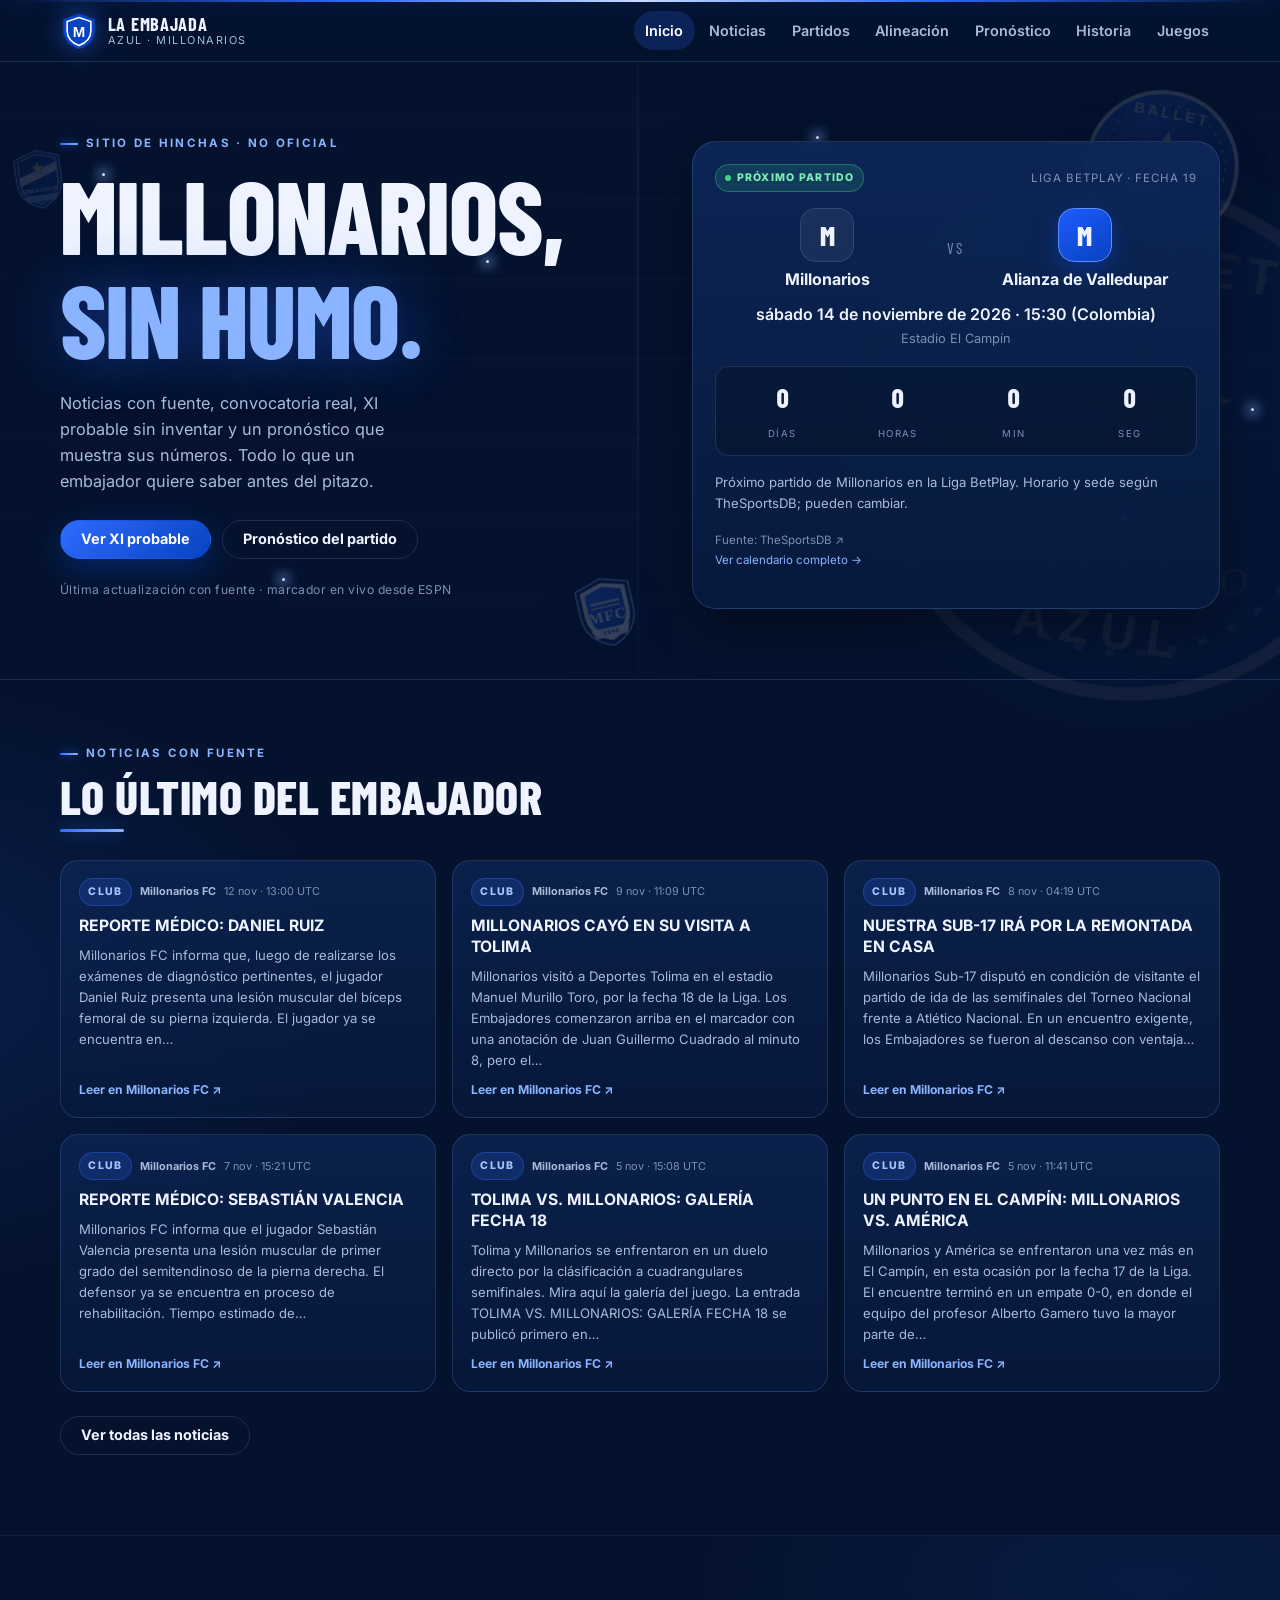
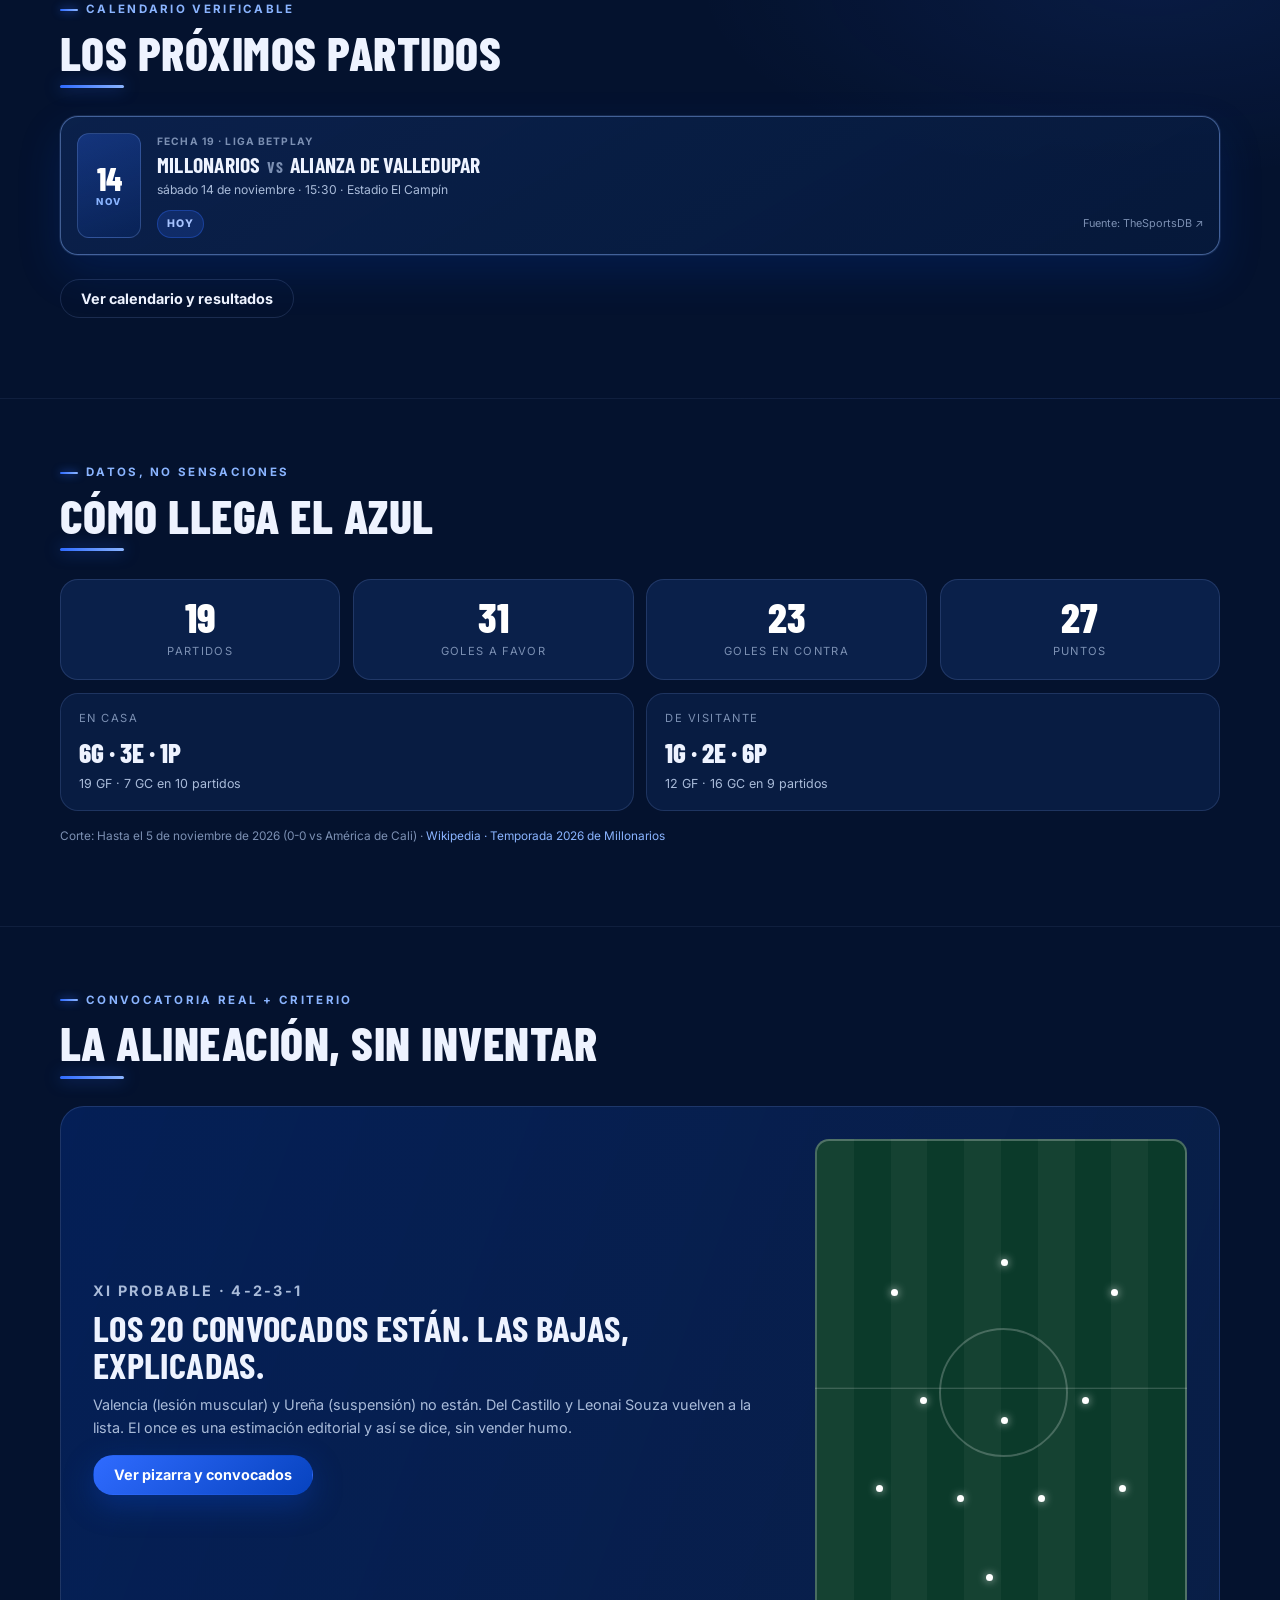
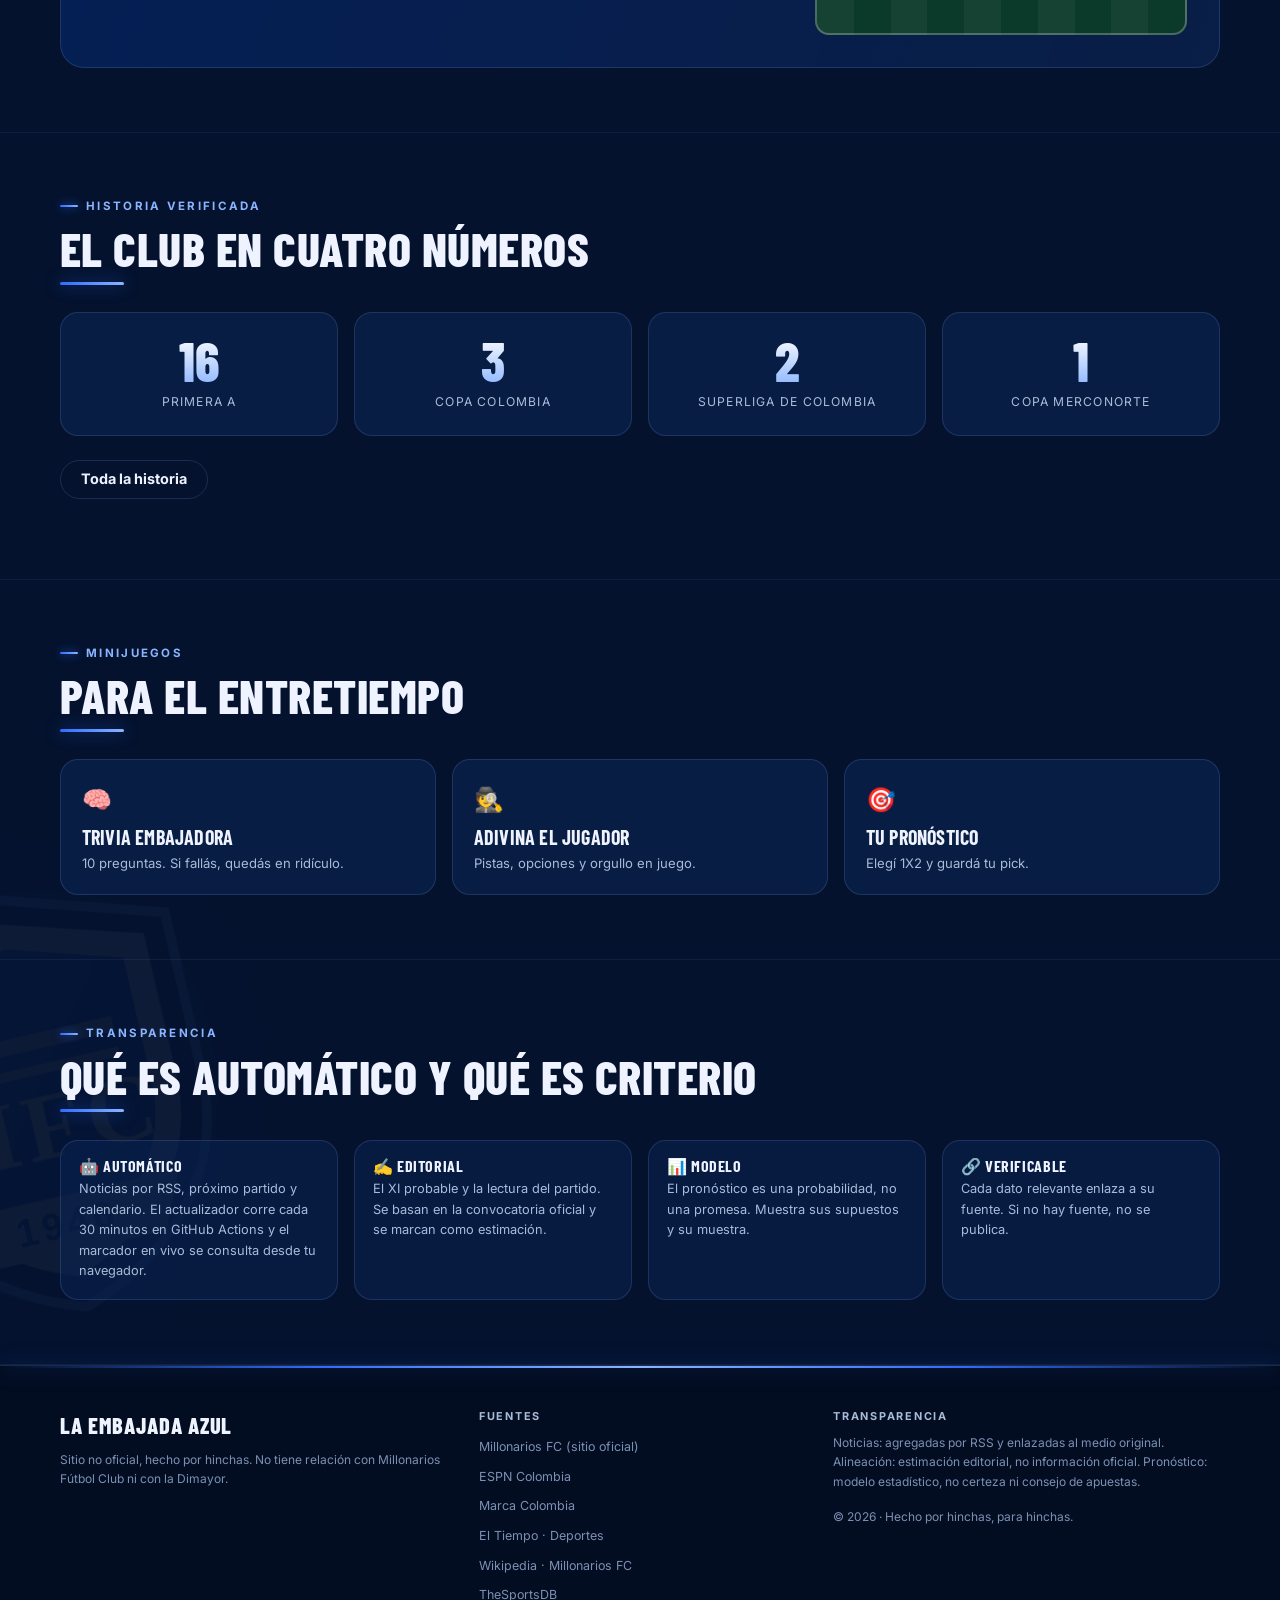
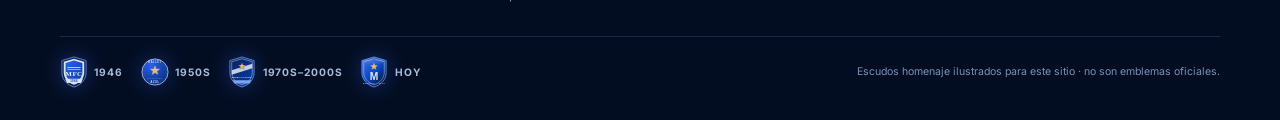
==== index.html @ 9412b748 "sitio: publicación automática 2026-11-14 20:41 UTC" ====
<!doctype html>
<html lang="es">
<head>
<meta charset="utf-8">
<meta name="viewport" content="width=device-width, initial-scale=1">
<title>La Embajada Azul · Millonarios sin humo</title>
<meta name="description" content="Noticias, convocatoria, XI probable, pronóstico honesto, historia y minijuegos de Millonarios Fútbol Club. Sitio de hinchas, no oficial.">
<meta name="theme-color" content="#04122e">
<meta property="og:type" content="website">
<meta property="og:site_name" content="La Embajada Azul">
<meta property="og:title" content="La Embajada Azul · Millonarios sin humo">
<meta property="og:description" content="Noticias, convocatoria, XI probable, pronóstico honesto, historia y minijuegos de Millonarios Fútbol Club. Sitio de hinchas, no oficial.">
<meta name="twitter:card" content="summary_large_image">
<link rel="icon" href="static/favicon.svg" type="image/svg+xml">
<link rel="preconnect" href="https://fonts.googleapis.com">
<link rel="preconnect" href="https://fonts.gstatic.com" crossorigin>
<link href="https://fonts.googleapis.com/css2?family=Barlow+Condensed:wght@600;700;800&family=Inter:wght@400;500;600;700&display=swap" rel="stylesheet">
<link rel="stylesheet" href="static/styles.css?v=502d5ace">

</head>
<body class="">
<a class="skip" href="#contenido">Saltar al contenido</a>
<header class="cabecera">
  <div class="contenedor cabecera__fila">
    
    <a class="marca" href="index.html" aria-label="La Embajada Azul, inicio">
      <span class="marca__escudo" aria-hidden="true">
        <svg viewBox="0 0 48 48" role="img">
          <path d="M24 2 44 9v15c0 11-8.4 19.2-20 23C12.4 43.2 4 35 4 24V9Z" fill="#0743bf"/>
          <path d="M24 7 39 12v12c0 8.6-6.4 15-15 18.4C15.4 39 9 32.6 9 24V12Z" fill="none" stroke="#fff" stroke-width="2"/>
          <text x="24" y="31" text-anchor="middle" font-family="Arial Black, Arial, sans-serif" font-size="19" font-weight="900" fill="#fff">M</text>
        </svg>
      </span>
      <span class="marca__texto"><strong>La Embajada</strong><small>Azul · Millonarios</small></span>
    </a>
    <button class="nav__boton" type="button" aria-expanded="false" aria-controls="menu-principal">
      <span></span><span></span><span></span><span class="sr-only">Abrir menú</span>
    </button>
    <nav class="nav" id="menu-principal" aria-label="Principal"><a class="nav__link is-active" href="index.html" aria-current="page">Inicio</a><a class="nav__link" href="noticias.html">Noticias</a><a class="nav__link" href="partidos.html">Partidos</a><a class="nav__link" href="alineacion.html">Alineación</a><a class="nav__link" href="pronostico.html">Pronóstico</a><a class="nav__link" href="historia.html">Historia</a><a class="nav__link" href="juegos.html">Juegos</a></nav>
  </div>
</header>
<main id="contenido">
  <div class="fondo-escudo" aria-hidden="true"><img src="static/escudos/ballet.svg" alt="" loading="lazy"></div>
  <div class="fondo-escudo fondo-escudo--dos" aria-hidden="true"><img src="static/escudos/1946.svg" alt="" loading="lazy"></div>

    <section class="heroe">
      <div class="heroe__lineas" aria-hidden="true"></div>
      <div class="heroe__escudos" aria-hidden="true">
        <img class="heroe__escudo heroe__escudo--a" src="static/escudos/ballet.svg" alt="">
        <img class="heroe__escudo heroe__escudo--b" src="static/escudos/1946.svg" alt="">
        <img class="heroe__escudo heroe__escudo--c" src="static/escudos/embajador.svg" alt="">
      </div>
      <div class="heroe__destellos" aria-hidden="true">
        <span></span><span></span><span></span><span></span><span></span><span></span>
      </div>
      <div class="contenedor heroe__grid">
        <div class="heroe__texto">
          <p class="eyebrow">Sitio de hinchas · no oficial</p>
          <h1 class="heroe__titulo">Millonarios,<br><span>sin humo.</span></h1>
          <p class="heroe__bajada">Noticias con fuente, convocatoria real, XI probable sin inventar y un pronóstico que muestra sus números. Todo lo que un embajador quiere saber antes del pitazo.</p>
          <div class="heroe__acciones">
            <a class="boton boton--primario" href="alineacion.html">Ver XI probable</a>
            <a class="boton boton--fantasma" href="pronostico.html">Pronóstico del partido</a>
          </div>
          <p class="heroe__nota">Última actualización con fuente · marcador en vivo desde ESPN</p>
        </div>
        <aside class="partido" aria-labelledby="titulo-partido">
          <div class="partido__cabecera">
            <span class="chip chip--vivo" data-partido-chip>Próximo partido</span>
            <span class="partido__jornada">Liga BetPlay · Fecha 19</span>
          </div>
          <h2 class="sr-only" id="titulo-partido">Próximo partido de Millonarios</h2>
          <div class="partido__equipos">
            <div class="partido__equipo"><span class="partido__inicial">M</span><span>Millonarios</span></div>
            <span class="partido__vs">vs</span>
            <div class="partido__equipo partido__equipo--millos"><span class="partido__inicial">M</span><span>Alianza de Valledupar</span></div>
          </div>
          <p class="partido__fecha">sábado 14 de noviembre de 2026 · 15:30 (Colombia)</p>
          <p class="partido__estadio">Estadio El Campín</p>
          <div class="cuenta" data-cuenta="2026-11-14T15:30:00-05:00" aria-live="polite">
            <div><strong data-cuenta-dias>--</strong><span>días</span></div>
            <div><strong data-cuenta-horas>--</strong><span>horas</span></div>
            <div><strong data-cuenta-min>--</strong><span>min</span></div>
            <div><strong data-cuenta-seg>--</strong><span>seg</span></div>
          </div>
          
        <div class="envivo envivo--hero" data-en-vivo data-evento="401878024"
             data-local="Millonarios" data-visitante="Alianza de Valledupar"
             data-local-es-home="true" data-cuando="sábado 14 de noviembre · 15:30 (Colombia)" data-solo-vivo="true" hidden>
          <div class="envivo__top">
            <span class="envivo__chip" data-envivo-chip>Programado</span>
            <span class="envivo__reloj" data-envivo-reloj></span>
          </div>
          <div class="envivo__marcador">
            <span class="envivo__equipo">Millonarios</span>
            <strong class="envivo__goles" data-envivo-local>–</strong>
            <span class="envivo__sep">:</span>
            <strong class="envivo__goles" data-envivo-visitante>–</strong>
            <span class="envivo__equipo">Alianza</span>
          </div>
          <p class="envivo__estado" data-envivo-estado>sábado 14 de noviembre · 15:30 (Colombia)</p>
          <p class="envivo__nota">Marcador: ESPN · se actualiza cada 30 s</p>
        </div>
          <p class="partido__contexto">Próximo partido de Millonarios en la Liga BetPlay. Horario y sede según TheSportsDB; pueden cambiar.</p>
          <a class="partido__fuente" href="https://www.thesportsdb.com/event/2481266" target="_blank" rel="noopener">Fuente: TheSportsDB ↗</a>
          <p class="partido__fuente"><a href="partidos.html">Ver calendario completo →</a></p>
        </aside>
      </div>
    </section>
    <section class="seccion ">
      <div class="contenedor">
        <div class="seccion__cabecera">
          <p class="eyebrow">Noticias con fuente</p>
          <h2 class="seccion__titulo">Lo último del Embajador</h2>
        </div>
        <div class="noticias-grid">
    <article class="noticia" data-fuente="Club" data-medio="Millonarios FC" data-texto="reporte médico: daniel ruiz millonarios fc informa que, luego de realizarse los exámenes de diagnóstico pertinentes, el jugador daniel ruiz presenta una lesión muscular del bíceps femoral de su pierna izquierda. el jugador ya se encuentra en…">
      <div class="noticia__meta">
        <span class="chip chip--club">Club</span>
        <span class="noticia__fuente">Millonarios FC</span>
        <time datetime="2026-11-12T13:00:00+00:00">12 nov · 13:00 UTC</time>
      </div>
      <h3 class="noticia__titulo"><a href="https://millonarios.com.co/reporte-medico-daniel-ruiz/" target="_blank" rel="noopener">REPORTE MÉDICO: DANIEL RUIZ</a></h3>
      <p class="noticia__resumen">Millonarios FC informa que, luego de realizarse los exámenes de diagnóstico pertinentes, el jugador Daniel Ruiz presenta una lesión muscular del bíceps femoral de su pierna izquierda. El jugador ya se encuentra en…</p>
      <a class="noticia__enlace" href="https://millonarios.com.co/reporte-medico-daniel-ruiz/" target="_blank" rel="noopener">Leer en Millonarios FC <span aria-hidden="true">↗</span></a>
    </article>
    <article class="noticia" data-fuente="Club" data-medio="Millonarios FC" data-texto="millonarios cayó en su visita a tolima millonarios visitó a deportes tolima en el estadio manuel murillo toro, por la fecha 18 de la liga. los embajadores comenzaron arriba en el marcador con una anotación de juan guillermo cuadrado al minuto 8, pero el…">
      <div class="noticia__meta">
        <span class="chip chip--club">Club</span>
        <span class="noticia__fuente">Millonarios FC</span>
        <time datetime="2026-11-09T11:09:00+00:00">9 nov · 11:09 UTC</time>
      </div>
      <h3 class="noticia__titulo"><a href="https://millonarios.com.co/millonarios-cayo-en-su-visita-a-tolima/" target="_blank" rel="noopener">MILLONARIOS CAYÓ EN SU VISITA A TOLIMA</a></h3>
      <p class="noticia__resumen">Millonarios visitó a Deportes Tolima en el estadio Manuel Murillo Toro, por la fecha 18 de la Liga. Los Embajadores comenzaron arriba en el marcador con una anotación de Juan Guillermo Cuadrado al minuto 8, pero el…</p>
      <a class="noticia__enlace" href="https://millonarios.com.co/millonarios-cayo-en-su-visita-a-tolima/" target="_blank" rel="noopener">Leer en Millonarios FC <span aria-hidden="true">↗</span></a>
    </article>
    <article class="noticia" data-fuente="Club" data-medio="Millonarios FC" data-texto="nuestra sub-17 irá por la remontada en casa millonarios sub-17 disputó en condición de visitante el partido de ida de las semifinales del torneo nacional frente a atlético nacional. en un encuentro exigente, los embajadores se fueron al descanso con ventaja…">
      <div class="noticia__meta">
        <span class="chip chip--club">Club</span>
        <span class="noticia__fuente">Millonarios FC</span>
        <time datetime="2026-11-08T04:19:00+00:00">8 nov · 04:19 UTC</time>
      </div>
      <h3 class="noticia__titulo"><a href="https://millonarios.com.co/nuestra-sub-17-ira-por-la-remontada-en-casa/" target="_blank" rel="noopener">NUESTRA SUB-17 IRÁ POR LA REMONTADA EN CASA</a></h3>
      <p class="noticia__resumen">Millonarios Sub-17 disputó en condición de visitante el partido de ida de las semifinales del Torneo Nacional frente a Atlético Nacional. En un encuentro exigente, los Embajadores se fueron al descanso con ventaja…</p>
      <a class="noticia__enlace" href="https://millonarios.com.co/nuestra-sub-17-ira-por-la-remontada-en-casa/" target="_blank" rel="noopener">Leer en Millonarios FC <span aria-hidden="true">↗</span></a>
    </article>
    <article class="noticia" data-fuente="Club" data-medio="Millonarios FC" data-texto="reporte médico: sebastián valencia millonarios fc informa que el jugador sebastián valencia presenta una lesión muscular de primer grado del semitendinoso de la pierna derecha. el defensor ya se encuentra en proceso de rehabilitación. tiempo estimado de…">
      <div class="noticia__meta">
        <span class="chip chip--club">Club</span>
        <span class="noticia__fuente">Millonarios FC</span>
        <time datetime="2026-11-07T15:21:09+00:00">7 nov · 15:21 UTC</time>
      </div>
      <h3 class="noticia__titulo"><a href="https://millonarios.com.co/reporte-medico-sebastian-valencia/" target="_blank" rel="noopener">REPORTE MÉDICO: SEBASTIÁN VALENCIA</a></h3>
      <p class="noticia__resumen">Millonarios FC informa que el jugador Sebastián Valencia presenta una lesión muscular de primer grado del semitendinoso de la pierna derecha. El defensor ya se encuentra en proceso de rehabilitación. Tiempo estimado de…</p>
      <a class="noticia__enlace" href="https://millonarios.com.co/reporte-medico-sebastian-valencia/" target="_blank" rel="noopener">Leer en Millonarios FC <span aria-hidden="true">↗</span></a>
    </article>
    <article class="noticia" data-fuente="Club" data-medio="Millonarios FC" data-texto="tolima vs. millonarios: galería fecha 18 tolima y millonarios se enfrentaron en un duelo directo por la clásificación a cuadrangulares semifinales. mira aquí la galería del juego. la entrada tolima vs. millonarios: galería fecha 18 se publicó primero en…">
      <div class="noticia__meta">
        <span class="chip chip--club">Club</span>
        <span class="noticia__fuente">Millonarios FC</span>
        <time datetime="2026-11-05T15:08:21+00:00">5 nov · 15:08 UTC</time>
      </div>
      <h3 class="noticia__titulo"><a href="https://millonarios.com.co/tolima-vs-millonarios-galeria-fecha-18/" target="_blank" rel="noopener">TOLIMA VS. MILLONARIOS: GALERÍA FECHA 18</a></h3>
      <p class="noticia__resumen">Tolima y Millonarios se enfrentaron en un duelo directo por la clásificación a cuadrangulares semifinales. Mira aquí la galería del juego. La entrada TOLIMA VS. MILLONARIOS: GALERÍA FECHA 18 se publicó primero en…</p>
      <a class="noticia__enlace" href="https://millonarios.com.co/tolima-vs-millonarios-galeria-fecha-18/" target="_blank" rel="noopener">Leer en Millonarios FC <span aria-hidden="true">↗</span></a>
    </article>
    <article class="noticia" data-fuente="Club" data-medio="Millonarios FC" data-texto="un punto en el campín: millonarios vs. américa millonarios y américa se enfrentaron una vez más en el campín, en esta ocasión por la fecha 17 de la liga. el encuentre terminó en un empate 0-0, en donde el equipo del profesor alberto gamero tuvo la mayor parte de…">
      <div class="noticia__meta">
        <span class="chip chip--club">Club</span>
        <span class="noticia__fuente">Millonarios FC</span>
        <time datetime="2026-11-05T11:41:00+00:00">5 nov · 11:41 UTC</time>
      </div>
      <h3 class="noticia__titulo"><a href="https://millonarios.com.co/un-punto-en-el-campin-millonarios-vs-america/" target="_blank" rel="noopener">UN PUNTO EN EL CAMPÍN: MILLONARIOS VS. AMÉRICA</a></h3>
      <p class="noticia__resumen">Millonarios y América se enfrentaron una vez más en El Campín, en esta ocasión por la fecha 17 de la Liga. El encuentre terminó en un empate 0-0, en donde el equipo del profesor Alberto Gamero tuvo la mayor parte de…</p>
      <a class="noticia__enlace" href="https://millonarios.com.co/un-punto-en-el-campin-millonarios-vs-america/" target="_blank" rel="noopener">Leer en Millonarios FC <span aria-hidden="true">↗</span></a>
    </article></div><p class="seccion__pie"><a class="boton boton--fantasma" href="noticias.html">Ver todas las noticias</a></p>
      </div>
    </section>
    <section class="seccion seccion--partidos">
      <div class="contenedor">
        <div class="seccion__cabecera">
          <p class="eyebrow">Calendario verificable</p>
          <h2 class="seccion__titulo">Los próximos partidos</h2>
        </div>
        <div class="calendario-grid">
      <article class="partido-card partido-card--siguiente">
        <div class="partido-card__fecha"><span>14</span><small>NOV</small></div>
        <div class="partido-card__cuerpo">
          <p class="partido-card__meta">Fecha 19 · Liga BetPlay</p>
          <h3 class="partido-card__equipos">Millonarios <span>vs</span> Alianza de Valledupar</h3>
          <p class="partido-card__detalle">sábado 14 de noviembre · 15:30 · Estadio El Campín</p>
          <div class="partido-card__pie">
            <span class="chip chip--club">Hoy</span>
            <a href="https://www.thesportsdb.com/event/2481266" target="_blank" rel="noopener">Fuente: TheSportsDB ↗</a>
          </div>
        </div>
      </article></div><p class="seccion__pie"><a class="boton boton--fantasma" href="partidos.html">Ver calendario y resultados</a></p>
      </div>
    </section>
    <section class="seccion ">
      <div class="contenedor">
        <div class="seccion__cabecera">
          <p class="eyebrow">Datos, no sensaciones</p>
          <h2 class="seccion__titulo">Cómo llega el azul</h2>
        </div>
        
    <div class="formas">
      <div class="forma__bloque"><span class="forma__dato">19</span><span>partidos</span></div>
      <div class="forma__bloque"><span class="forma__dato">31</span><span>goles a favor</span></div>
      <div class="forma__bloque"><span class="forma__dato">23</span><span>goles en contra</span></div>
      <div class="forma__bloque"><span class="forma__dato">27</span><span>puntos</span></div>
    </div>
    <div class="formas__split">
      <div class="forma__casa">
        <p class="forma__titulo">En casa</p>
        <p class="forma__linea">6G · 3E · 1P</p>
        <p class="forma__detalle">19 GF · 7 GC en 10 partidos</p>
      </div>
      <div class="forma__fuera">
        <p class="forma__titulo">De visitante</p>
        <p class="forma__linea">1G · 2E · 6P</p>
        <p class="forma__detalle">12 GF · 16 GC en 9 partidos</p>
      </div>
    </div>
    <p class="fuente-inline">Corte: Hasta el 5 de noviembre de 2026 (0-0 vs América de Cali) · <a href="https://es.wikipedia.org/wiki/Anexo:Temporada_2026_de_Millonarios_F%C3%BAtbol_Club" target="_blank" rel="noopener">Wikipedia · Temporada 2026 de Millonarios</a></p>
      </div>
    </section>
    <section class="seccion ">
      <div class="contenedor">
        <div class="seccion__cabecera">
          <p class="eyebrow">Convocatoria real + criterio</p>
          <h2 class="seccion__titulo">La alineación, sin inventar</h2>
        </div>
        <div class="destacado">
          <div class="destacado__texto">
            <p class="destacado__etiqueta">XI probable · 4-2-3-1</p>
            <h3>Los 20 convocados están. Las bajas, explicadas.</h3>
            <p>Valencia (lesión muscular) y Ureña (suspensión) no están. Del Castillo y Leonai Souza vuelven a la lista. El once es una estimación editorial y así se dice, sin vender humo.</p>
            <a class="boton boton--primario" href="alineacion.html">Ver pizarra y convocados</a>
          </div>
          <div class="destacado__mini"><div class="mini-pitch" aria-hidden="true">
            <span></span><span></span><span></span><span></span><span></span><span></span><span></span><span></span><span></span><span></span><span></span>
          </div></div>
        </div>
      </div>
    </section>
    <section class="seccion ">
      <div class="contenedor">
        <div class="seccion__cabecera">
          <p class="eyebrow">Historia verificada</p>
          <h2 class="seccion__titulo">El club en cuatro números</h2>
        </div>
        <div class="logros"><div class="logro"><span class="logro__num">16</span><span class="logro__titulo">Primera A</span></div><div class="logro"><span class="logro__num">3</span><span class="logro__titulo">Copa Colombia</span></div><div class="logro"><span class="logro__num">2</span><span class="logro__titulo">Superliga de Colombia</span></div><div class="logro"><span class="logro__num">1</span><span class="logro__titulo">Copa Merconorte</span></div></div><p class="seccion__pie"><a class="boton boton--fantasma" href="historia.html">Toda la historia</a></p>
      </div>
    </section>
    <section class="seccion ">
      <div class="contenedor">
        <div class="seccion__cabecera">
          <p class="eyebrow">Minijuegos</p>
          <h2 class="seccion__titulo">Para el entretiempo</h2>
        </div>
        <div class="juegos-teaser">
          <a class="juego-card" href="juegos.html#trivia"><span class="juego-card__icono">🧠</span><h3>Trivia embajadora</h3><p>10 preguntas. Si fallás, quedás en ridículo.</p></a>
          <a class="juego-card" href="juegos.html#adivina"><span class="juego-card__icono">🕵️</span><h3>Adivina el jugador</h3><p>Pistas, opciones y orgullo en juego.</p></a>
          <a class="juego-card" href="juegos.html#pick"><span class="juego-card__icono">🎯</span><h3>Tu pronóstico</h3><p>Elegí 1X2 y guardá tu pick.</p></a>
        </div>
      </div>
    </section>
    <section class="seccion ">
      <div class="contenedor">
        <div class="seccion__cabecera">
          <p class="eyebrow">Transparencia</p>
          <h2 class="seccion__titulo">Qué es automático y qué es criterio</h2>
        </div>
        <div class="transparencia">
          <div><h3>🤖 Automático</h3><p>Noticias por RSS, próximo partido y calendario. El actualizador corre cada 30 minutos en GitHub Actions y el marcador en vivo se consulta desde tu navegador.</p></div>
          <div><h3>✍️ Editorial</h3><p>El XI probable y la lectura del partido. Se basan en la convocatoria oficial y se marcan como estimación.</p></div>
          <div><h3>📊 Modelo</h3><p>El pronóstico es una probabilidad, no una promesa. Muestra sus supuestos y su muestra.</p></div>
          <div><h3>🔗 Verificable</h3><p>Cada dato relevante enlaza a su fuente. Si no hay fuente, no se publica.</p></div>
        </div>
      </div>
    </section>
</main>
<footer class="pie">
  <div class="contenedor pie__grid">
    <div>
      <p class="pie__marca">La Embajada Azul</p>
      <p class="pie__aviso">Sitio no oficial, hecho por hinchas. No tiene relación con Millonarios Fútbol Club ni con la Dimayor.</p>
    </div>
    <div>
      <p class="pie__titulo">Fuentes</p>
      <ul class="pie__lista"><li><a href="https://millonarios.com.co/" target="_blank" rel="noopener">Millonarios FC (sitio oficial)</a></li><li><a href="https://www.espn.com.co/futbol/colombia/" target="_blank" rel="noopener">ESPN Colombia</a></li><li><a href="https://www.marca.com/co/" target="_blank" rel="noopener">Marca Colombia</a></li><li><a href="https://www.eltiempo.com/deportes" target="_blank" rel="noopener">El Tiempo · Deportes</a></li><li><a href="https://es.wikipedia.org/wiki/Millonarios_F%C3%BAtbol_Club" target="_blank" rel="noopener">Wikipedia · Millonarios FC</a></li><li><a href="https://www.thesportsdb.com/" target="_blank" rel="noopener">TheSportsDB</a></li></ul>
    </div>
    <div>
      <p class="pie__titulo">Transparencia</p>
      <p class="pie__texto">Noticias: agregadas por RSS y enlazadas al medio original. Alineación: estimación editorial, no información oficial. Pronóstico: modelo estadístico, no certeza ni consejo de apuestas.</p>
      <p class="pie__texto">© 2026 · Hecho por hinchas, para hinchas.</p>
    </div>
  </div>
  <div class="contenedor pie__franja">
    <div class="pie__escudos" aria-label="Escudos homenaje del club"><span class="pie__escudo"><img src="static/escudos/1946.svg" alt="" loading="lazy"><b>1946</b></span><span class="pie__escudo"><img src="static/escudos/ballet.svg" alt="" loading="lazy"><b>1950s</b></span><span class="pie__escudo"><img src="static/escudos/embajador.svg" alt="" loading="lazy"><b>1970s–2000s</b></span><span class="pie__escudo"><img src="static/escudos/actual.svg" alt="" loading="lazy"><b>Hoy</b></span></div>
    <p class="pie__nota-escudos">Escudos homenaje ilustrados para este sitio · no son emblemas oficiales.</p>
  </div>
</footer>
<script src="static/app.js?v=8f730b6c" defer></script>
<script src="static/envivo.js?v=9899f751" defer></script>
</body>
</html>
---- static/styles.css ----
:root{
  --azul:#0743bf;
  --azul-claro:#2f6bff;
  --azul-medio:#0a2460;
  --fondo:#04122e;
  --fondo-2:#071a3d;
  --superficie:#0a1f47;
  --superficie-2:#0d2757;
  --borde:rgba(150,180,255,.16);
  --texto:#eef3ff;
  --texto-2:#a9bbd9;
  --texto-3:#7c90b3;
  --blanco:#ffffff;
  --rojo:#ff5c6c;
  --verde:#3dd68c;
  --amarillo:#ffd166;
  --radio:18px;
  --radio-chico:12px;
  --sombra:0 18px 50px rgba(0,0,0,.35);
  --display:"Barlow Condensed",Impact,"Arial Narrow",sans-serif;
  --texto-fuente:"Inter",system-ui,-apple-system,"Segoe UI",Roboto,sans-serif;
}

*{box-sizing:border-box}
html{scroll-behavior:smooth}
body{
  margin:0;
  font-family:var(--texto-fuente);
  background:
    radial-gradient(1100px 600px at 85% -10%, rgba(7,67,191,.35), transparent 60%),
    radial-gradient(800px 500px at -10% 20%, rgba(47,107,255,.14), transparent 60%),
    var(--fondo);
  color:var(--texto);
  line-height:1.6;
  -webkit-font-smoothing:antialiased;
}
img,svg{max-width:100%;display:block}
a{color:var(--cian,#8ab4ff);text-decoration:none}
a:hover{text-decoration:underline}
h1,h2,h3{font-family:var(--display);line-height:1.02;margin:0;letter-spacing:.01em}
p{margin:0 0 1rem}
ul,ol{margin:0;padding:0;list-style:none}
button{font:inherit;color:inherit}
[hidden]{display:none!important}
:focus-visible{outline:3px solid var(--amarillo);outline-offset:3px;border-radius:6px}

.contenedor{width:min(1160px,92vw);margin-inline:auto}
.sr-only{position:absolute;width:1px;height:1px;padding:0;margin:-1px;overflow:hidden;clip:rect(0 0 0 0);white-space:nowrap;border:0}
.skip{position:absolute;left:-999px;top:0;background:var(--amarillo);color:#10203f;padding:.6rem 1rem;z-index:100;font-weight:700}
.skip:focus{left:1rem;top:1rem}

/* ---------- cabecera ---------- */
.cabecera{position:sticky;top:0;z-index:50;background:rgba(4,18,46,.78);backdrop-filter:blur(14px);border-bottom:1px solid var(--borde)}
.cabecera__fila{display:flex;align-items:center;justify-content:space-between;gap:1rem;padding:.7rem 0}
.marca{display:flex;align-items:center;gap:.6rem;text-decoration:none;color:var(--texto)}
.marca:hover{text-decoration:none}
.marca__escudo{width:38px;flex:none}
.marca__texto{display:flex;flex-direction:column;line-height:1.05}
.marca__texto strong{font-family:var(--display);font-size:1.15rem;letter-spacing:.04em;text-transform:uppercase}
.marca__texto small{font-size:.68rem;color:var(--texto-2);letter-spacing:.14em;text-transform:uppercase}
.nav{display:flex;align-items:center;gap:.2rem}
.nav__link{position:relative;padding:.5rem .7rem;border-radius:999px;color:var(--texto-2);font-size:.9rem;font-weight:600;text-decoration:none}
.nav__link:hover{color:var(--texto);background:rgba(120,160,255,.1);text-decoration:none}
.nav__link.is-active{color:var(--blanco);background:rgba(47,107,255,.2)}
.nav__boton{display:none;width:42px;height:42px;border:1px solid var(--borde);background:transparent;border-radius:10px;cursor:pointer;padding:9px}
.nav__boton span:not(.sr-only){display:block;height:2px;background:var(--texto);margin:4px 0;border-radius:2px;transition:.2s}

/* ---------- hero ---------- */
.heroe{position:relative;overflow:hidden;padding:4.5rem 0 4rem;border-bottom:1px solid var(--borde)}
.heroe__lineas{position:absolute;inset:0;pointer-events:none;opacity:.45;
  background:
    linear-gradient(90deg,transparent 49.7%,rgba(160,190,255,.16) 49.8%,transparent 50%),
    repeating-linear-gradient(0deg,transparent 0 78px,rgba(160,190,255,.07) 79px 80px);
  mask-image:radial-gradient(70% 80% at 50% 40%,#000 20%,transparent 100%);
}
.heroe__grid{position:relative;display:grid;grid-template-columns:1.05fr .95fr;gap:3rem;align-items:center}
.eyebrow{margin:0 0 .55rem;font-size:.72rem;font-weight:700;letter-spacing:.2em;text-transform:uppercase;color:#8ab4ff}
.heroe__titulo{font-size:clamp(3.2rem,8vw,6.4rem);font-weight:800;text-transform:uppercase;letter-spacing:-.01em}
.heroe__titulo span{color:#8ab4ff;text-shadow:0 0 60px rgba(47,107,255,.45)}
.heroe__bajada{max-width:34ch;color:var(--texto-2);font-size:1.02rem;margin-top:1.2rem}
.heroe__acciones{display:flex;flex-wrap:wrap;gap:.7rem;margin-top:1.6rem}
.heroe__nota{margin-top:1.3rem;font-size:.76rem;color:var(--texto-3);letter-spacing:.04em}

.boton{display:inline-flex;align-items:center;justify-content:center;gap:.4rem;padding:.72rem 1.25rem;border-radius:999px;border:1px solid transparent;font-weight:700;font-size:.9rem;line-height:1;text-decoration:none;cursor:pointer;transition:transform .15s,background .15s,border-color .15s}
.boton:hover{transform:translateY(-1px);text-decoration:none}
.boton--primario{background:linear-gradient(135deg,var(--azul-claro),var(--azul));color:#fff;box-shadow:0 10px 30px rgba(7,67,191,.4)}
.boton--primario:hover{background:linear-gradient(135deg,#4b80ff,#0a4fd8)}
.boton--fantasma{background:transparent;border-color:var(--borde);color:var(--texto)}
.boton--fantasma:hover{border-color:#8ab4ff;background:rgba(47,107,255,.12)}
.boton--chico{padding:.5rem .9rem;font-size:.8rem}
.boton:disabled{opacity:.45;cursor:not-allowed;transform:none}

.partido{background:linear-gradient(180deg,rgba(13,39,87,.95),rgba(7,26,61,.95));border:1px solid var(--borde);border-radius:24px;padding:1.4rem;box-shadow:var(--sombra);position:relative;overflow:hidden}
.partido::after{content:"";position:absolute;inset:auto -30% -60% -30%;height:140px;background:radial-gradient(closest-side,rgba(47,107,255,.35),transparent);pointer-events:none}
.partido__cabecera{display:flex;justify-content:space-between;align-items:center;gap:.6rem;margin-bottom:1rem}
.partido__jornada{font-size:.72rem;color:var(--texto-3);text-transform:uppercase;letter-spacing:.08em;text-align:right}
.chip{display:inline-flex;align-items:center;gap:.35rem;font-size:.66rem;font-weight:800;letter-spacing:.12em;text-transform:uppercase;padding:.28rem .55rem;border-radius:999px;border:1px solid transparent}
.chip--vivo{background:rgba(61,214,140,.14);color:#7df0b6;border-color:rgba(61,214,140,.35)}
.chip--club{background:rgba(47,107,255,.18);color:#a8c4ff;border-color:rgba(47,107,255,.35)}
.chip--prensa{background:rgba(255,209,102,.13);color:#ffdf9b;border-color:rgba(255,209,102,.3)}
.partido__equipos{display:grid;grid-template-columns:1fr auto 1fr;align-items:center;gap:.5rem;text-align:center;margin:.4rem 0 .8rem}
.partido__equipo{display:flex;flex-direction:column;align-items:center;gap:.5rem;font-weight:700;font-size:1rem;line-height:1.2}
.partido__inicial{display:grid;place-items:center;width:54px;height:54px;border-radius:16px;background:rgba(255,255,255,.06);border:1px solid var(--borde);font-family:var(--display);font-size:1.7rem;font-weight:800}
.partido__equipo--millos .partido__inicial{background:linear-gradient(145deg,#1d5bff,#0743bf);border-color:#5c8dff;box-shadow:0 8px 24px rgba(7,67,191,.5)}
.partido__vs{font-family:var(--display);font-size:.95rem;color:var(--texto-3);text-transform:uppercase;letter-spacing:.16em}
.partido__fecha{margin:0;text-align:center;font-weight:600;color:var(--texto)}
.partido__estadio{margin:.1rem 0 1rem;text-align:center;font-size:.8rem;color:var(--texto-3)}
.cuenta{display:grid;grid-template-columns:repeat(4,1fr);gap:.4rem;padding:.7rem;background:rgba(0,0,0,.22);border:1px solid var(--borde);border-radius:14px;margin-bottom:1rem}
.cuenta div{text-align:center}
.cuenta strong{display:block;font-family:var(--display);font-size:1.6rem;font-weight:800;font-variant-numeric:tabular-nums}
.cuenta span{font-size:.6rem;letter-spacing:.14em;text-transform:uppercase;color:var(--texto-3)}
.partido__contexto{font-size:.82rem;color:var(--texto-2);margin-bottom:.7rem}
.partido__fuente{font-size:.72rem;color:var(--texto-3)}
.partido__fuente:hover{color:#fff}

/* ---------- secciones ---------- */
.seccion{padding:4rem 0;border-bottom:1px solid rgba(150,180,255,.08)}
.seccion--ajustada{padding-top:2.4rem}
.seccion__cabecera{max-width:46rem;margin-bottom:1.6rem}
.seccion__titulo{font-size:clamp(2rem,4.2vw,3rem);font-weight:800;text-transform:uppercase}
.seccion__pie{margin-top:1.5rem}
.seccion__cabecera--separada{margin-top:2.4rem}

.noticias-grid{display:grid;grid-template-columns:repeat(3,1fr);gap:1rem}
.noticia{display:flex;flex-direction:column;gap:.55rem;background:linear-gradient(180deg,rgba(13,39,87,.7),rgba(7,26,61,.75));border:1px solid var(--borde);border-radius:var(--radio);padding:1.1rem;transition:border-color .15s,transform .15s}
.noticia:hover{border-color:rgba(138,180,255,.45);transform:translateY(-2px)}
.noticia__meta{display:flex;align-items:center;gap:.5rem;flex-wrap:wrap;font-size:.68rem;color:var(--texto-3)}
.noticia__fuente{font-weight:700;color:var(--texto-2)}
.noticia__titulo{font-family:var(--texto-fuente);font-size:.98rem;font-weight:700;line-height:1.35;margin:0;letter-spacing:0}
.noticia__titulo a{color:var(--texto);text-decoration:none}
.noticia__titulo a:hover{color:#b9d0ff;text-decoration:none}
.noticia__resumen{font-size:.82rem;color:var(--texto-2);margin:0}
.noticia__enlace{margin-top:auto;font-size:.76rem;font-weight:700;color:#8ab4ff}

.formas{display:grid;grid-template-columns:repeat(4,1fr);gap:.8rem}
.forma__bloque{background:rgba(13,39,87,.7);border:1px solid var(--borde);border-radius:var(--radio);padding:1rem;text-align:center}
.forma__dato{display:block;font-family:var(--display);font-size:2.6rem;font-weight:800;line-height:1;color:#fff}
.forma__bloque span:last-child{font-size:.7rem;text-transform:uppercase;letter-spacing:.12em;color:var(--texto-3)}
.formas__split{display:grid;grid-template-columns:1fr 1fr;gap:.8rem;margin-top:.8rem}
.forma__casa,.forma__fuera{background:rgba(13,39,87,.5);border:1px solid var(--borde);border-radius:var(--radio);padding:1rem 1.1rem}
.forma__titulo{margin:0;font-size:.7rem;text-transform:uppercase;letter-spacing:.14em;color:var(--texto-3)}
.forma__linea{margin:.2rem 0 0;font-family:var(--display);font-size:1.7rem;font-weight:800}
.forma__detalle{margin:0;font-size:.78rem;color:var(--texto-2)}
.fuente-inline{font-size:.74rem;color:var(--texto-3);margin-top:1rem}
.fuente-inline a{color:#8ab4ff}

.destacado{display:grid;grid-template-columns:1.3fr .7fr;gap:2rem;align-items:center;background:linear-gradient(110deg,rgba(7,67,191,.28),rgba(13,39,87,.6));border:1px solid var(--borde);border-radius:24px;padding:2rem}
.destacado__etiqueta{font-size:.7rem;letter-spacing:.16em;text-transform:uppercase;color:#8ab4ff;font-weight:700;margin-bottom:.4rem}
.destacado h3{font-size:clamp(1.6rem,3vw,2.3rem);text-transform:uppercase;margin-bottom:.6rem}
.destacado p{color:var(--texto-2);font-size:.9rem}
.mini-pitch{position:relative;aspect-ratio:3/4;border:2px solid rgba(255,255,255,.25);border-radius:14px;background:
  linear-gradient(0deg,transparent 49.6%,rgba(255,255,255,.18) 49.7%,transparent 50%),
  repeating-linear-gradient(90deg,rgba(255,255,255,.04) 0 10%,transparent 10% 20%),
  #0b3a2a}
.mini-pitch::before{content:"";position:absolute;width:34%;aspect-ratio:1;border:2px solid rgba(255,255,255,.22);border-radius:50%;left:33%;top:38%}
.mini-pitch span{position:absolute;width:7px;height:7px;border-radius:50%;background:#fff;box-shadow:0 0 8px rgba(255,255,255,.8)}
.mini-pitch span:nth-child(1){left:46%;top:88%}
.mini-pitch span:nth-child(2){left:16%;top:70%}
.mini-pitch span:nth-child(3){left:38%;top:72%}
.mini-pitch span:nth-child(4){left:60%;top:72%}
.mini-pitch span:nth-child(5){left:82%;top:70%}
.mini-pitch span:nth-child(6){left:28%;top:52%}
.mini-pitch span:nth-child(7){left:50%;top:56%}
.mini-pitch span:nth-child(8){left:72%;top:52%}
.mini-pitch span:nth-child(9){left:20%;top:30%}
.mini-pitch span:nth-child(10){left:50%;top:24%}
.mini-pitch span:nth-child(11){left:80%;top:30%}

.logros{display:grid;grid-template-columns:repeat(4,1fr);gap:1rem}
.logro{background:rgba(13,39,87,.55);border:1px solid var(--borde);border-radius:var(--radio);padding:1.3rem;text-align:center}
.logro__num{display:block;font-family:var(--display);font-size:3.4rem;font-weight:800;line-height:1;background:linear-gradient(180deg,#fff,#8ab4ff);-webkit-background-clip:text;background-clip:text;color:transparent}
.logro__titulo{font-size:.76rem;text-transform:uppercase;letter-spacing:.1em;color:var(--texto-2)}

.juegos-teaser{display:grid;grid-template-columns:repeat(3,1fr);gap:1rem}
.juego-card{background:rgba(13,39,87,.55);border:1px solid var(--borde);border-radius:var(--radio);padding:1.3rem;color:var(--texto);text-decoration:none;transition:border-color .15s,transform .15s}
.juego-card:hover{border-color:#8ab4ff;transform:translateY(-2px);text-decoration:none}
.juego-card__icono{font-size:1.5rem;display:block;margin-bottom:.5rem}
.juego-card h3{font-size:1.25rem;text-transform:uppercase;margin-bottom:.3rem}
.juego-card p{font-size:.82rem;color:var(--texto-2);margin:0}

.transparencia{display:grid;grid-template-columns:repeat(4,1fr);gap:1rem}
.transparencia>div{background:rgba(13,39,87,.45);border:1px solid var(--borde);border-radius:var(--radio);padding:1.1rem}
.transparencia h3{font-size:1rem;text-transform:uppercase;margin-bottom:.3rem;letter-spacing:.04em}
.transparencia p{font-size:.8rem;color:var(--texto-2);margin:0}

/* ---------- cabecera de página ---------- */
.cabecera-pagina{padding:3.4rem 0 2.2rem;border-bottom:1px solid var(--borde);background:radial-gradient(700px 300px at 20% 0%,rgba(7,67,191,.28),transparent 70%)}
.cabecera-pagina h1{font-size:clamp(2.4rem,6vw,4.4rem);font-weight:800;text-transform:uppercase}
.cabecera-pagina__bajada{max-width:62ch;color:var(--texto-2);margin-top:.8rem}
.cabecera-pagina__meta{font-size:.78rem;color:var(--texto-3);margin:0}
.cabecera-pagina--historia{background:radial-gradient(800px 360px at 20% 0%,rgba(7,67,191,.36),transparent 70%)}

.aviso{border-radius:var(--radio-chico);padding:.85rem 1rem;font-size:.85rem;margin-top:1rem;border:1px solid}
.aviso--info{background:rgba(47,107,255,.12);border-color:rgba(47,107,255,.3);color:#c8d9ff}
.aviso--error{background:rgba(255,92,108,.1);border-color:rgba(255,92,108,.3);color:#ffc4ca}

/* ---------- noticias ---------- */
.controles{display:flex;flex-wrap:wrap;gap:1rem;align-items:center;justify-content:space-between;margin-bottom:1.2rem}
.buscador{flex:1 1 260px;max-width:420px}
.buscador input{width:100%;padding:.75rem 1rem;border-radius:999px;border:1px solid var(--borde);background:rgba(4,18,46,.7);color:var(--texto);font:inherit;font-size:.88rem}
.buscador input::placeholder{color:var(--texto-3)}
.filtros{display:flex;flex-wrap:wrap;gap:.4rem}
.filtro{padding:.45rem .8rem;border-radius:999px;border:1px solid var(--borde);background:transparent;color:var(--texto-2);font-size:.76rem;font-weight:600;cursor:pointer}
.filtro:hover{border-color:#8ab4ff;color:#fff}
.filtro.is-active{background:var(--azul);border-color:var(--azul-claro);color:#fff}
.resultado-conteo{font-size:.76rem;color:var(--texto-3);margin-bottom:.8rem}
.noticias-lista{display:grid;gap:.8rem}
.noticias-lista .noticia{padding:1.2rem 1.3rem}
.noticias-lista .noticia__titulo{font-size:1.1rem}
.sin-resultados{text-align:center;color:var(--texto-2);padding:2rem 0}
.nota-legal{font-size:.72rem;color:var(--texto-3);margin-top:1.4rem;max-width:70ch}

/* ---------- alineación ---------- */
.alineacion-grid{display:grid;grid-template-columns:minmax(0,1.15fr) minmax(0,.85fr);gap:1.4rem;align-items:start}
.pizarra-card{background:linear-gradient(180deg,rgba(13,39,87,.6),rgba(7,26,61,.7));border:1px solid var(--borde);border-radius:24px;padding:1rem}
.pizarra-card__cabecera{display:flex;justify-content:space-between;align-items:center;font-size:.75rem;color:var(--texto-3);text-transform:uppercase;letter-spacing:.1em;margin-bottom:.8rem}
.pitch{position:relative;display:flex;flex-direction:column;justify-content:space-between;gap:.6rem;aspect-ratio:4/5;padding:1.1rem .8rem;border-radius:16px;border:2px solid rgba(255,255,255,.22);overflow:hidden;
  background:
    repeating-linear-gradient(0deg,rgba(255,255,255,.035) 0 9%,transparent 9% 18%),
    radial-gradient(circle at 50% 50%,rgba(255,255,255,.09) 0 12%,transparent 12.5%),
    linear-gradient(180deg,#0a4a34,#073726)}
.pitch::before,.pitch::after{content:"";position:absolute;left:50%;transform:translateX(-50%);width:46%;height:9%;border:2px solid rgba(255,255,255,.2)}
.pitch::before{top:-2px;border-top:0}
.pitch::after{bottom:-2px;border-bottom:0}
.pitch__fila{display:flex;justify-content:center;gap:.5rem;flex-wrap:wrap;position:relative;z-index:1}
.ficha{display:flex;flex-direction:column;align-items:center;gap:.15rem;min-width:52px}
.ficha__num{display:grid;place-items:center;width:34px;height:34px;border-radius:50%;background:linear-gradient(145deg,#2f6bff,#0743bf);border:2px solid #9dbcff;font-family:var(--display);font-weight:800;font-size:.95rem;box-shadow:0 6px 16px rgba(0,0,0,.35)}
.ficha__nombre{font-size:.6rem;font-weight:700;letter-spacing:.02em;text-align:center;color:#eaf1ff;text-shadow:0 1px 3px rgba(0,0,0,.8);max-width:70px;overflow:hidden;text-overflow:ellipsis;white-space:nowrap}
.pizarra-card__pie{text-align:center;font-size:.7rem;color:var(--texto-3);margin:.7rem 0 0}
.alineacion-lado{display:grid;gap:1rem}
.panel{background:rgba(13,39,87,.5);border:1px solid var(--borde);border-radius:var(--radio);padding:1.2rem}
.panel h2{font-size:1.15rem;text-transform:uppercase;margin-bottom:.7rem;letter-spacing:.03em}
.once li{display:flex;align-items:center;gap:.6rem;padding:.38rem 0;border-bottom:1px dashed rgba(150,180,255,.12);font-size:.86rem}
.once li:last-child{border-bottom:0}
.once__num{width:26px;text-align:center;font-family:var(--display);font-weight:800;color:#8ab4ff}
.once__nombre{flex:1}
.once__pos{font-size:.64rem;letter-spacing:.08em;color:var(--texto-3);text-transform:uppercase}
.bajas{display:grid;gap:.6rem}
.bajas li{display:flex;flex-direction:column;gap:.1rem;font-size:.82rem;color:var(--texto-2);padding-left:.9rem;position:relative}
.bajas li::before{content:"";position:absolute;left:0;top:.55em;width:6px;height:6px;border-radius:50%;background:var(--rojo)}
.bajas strong{color:var(--texto)}
.convocados{display:grid;grid-template-columns:repeat(4,1fr);gap:1rem}
.grupo{background:rgba(13,39,87,.45);border:1px solid var(--borde);border-radius:var(--radio);padding:1rem}
.grupo h3{font-size:.95rem;text-transform:uppercase;letter-spacing:.06em;margin-bottom:.5rem;color:#8ab4ff}
.grupo li{font-size:.82rem;padding:.22rem 0;border-bottom:1px dashed rgba(150,180,255,.1)}
.grupo li:last-child{border-bottom:0}

/* ---------- pronóstico ---------- */
.pronostico-grid{display:grid;grid-template-columns:minmax(0,1.2fr) minmax(0,.8fr);gap:1.4rem;align-items:start}
.panel--grande{padding:1.5rem}
.partido-mini{display:flex;align-items:center;justify-content:center;gap:1rem;font-family:var(--display);font-size:clamp(1.3rem,2.6vw,1.9rem);font-weight:800;text-transform:uppercase;text-align:center}
.partido-mini strong{color:var(--texto-3);font-size:.8rem;letter-spacing:.2em}
.panel__sub{text-align:center;font-size:.76rem;color:var(--texto-3);margin:.3rem 0 1.3rem}
.prob{margin-bottom:1rem}
.prob__fila{display:flex;justify-content:space-between;font-size:.84rem;margin-bottom:.3rem}
.prob__fila strong{font-variant-numeric:tabular-nums}
.prob__barra{height:9px;border-radius:999px;background:rgba(255,255,255,.08);overflow:hidden}
.prob__barra span{display:block;height:100%;border-radius:999px}
.barra--azul{background:linear-gradient(90deg,#2f6bff,#8ab4ff)}
.barra--roja{background:linear-gradient(90deg,#ff5c6c,#ff9aa4)}
.barra--gris{background:linear-gradient(90deg,#7c90b3,#b9c7de)}
.prob-dobles{display:grid;grid-template-columns:1fr 1fr;gap:.6rem;margin-top:1.2rem;border-top:1px solid var(--borde);padding-top:1rem}
.prob-dobles div{display:flex;justify-content:space-between;gap:.5rem;font-size:.8rem;color:var(--texto-2)}
.prob-dobles strong{color:#fff;font-variant-numeric:tabular-nums}
.pasos{display:grid;gap:.7rem;counter-reset:paso}
.pasos li{position:relative;padding-left:2rem;font-size:.83rem;color:var(--texto-2);counter-increment:paso}
.pasos li::before{content:counter(paso);position:absolute;left:0;top:0;display:grid;place-items:center;width:22px;height:22px;border-radius:50%;background:rgba(47,107,255,.2);border:1px solid rgba(47,107,255,.4);font-size:.68rem;font-weight:800;color:#b9d0ff}
.pick{background:linear-gradient(180deg,rgba(13,39,87,.65),rgba(7,26,61,.7));border:1px solid var(--borde);border-radius:var(--radio);padding:1.3rem;margin-bottom:1.2rem}
.pick__partido{font-family:var(--display);font-size:1.5rem;font-weight:800;text-transform:uppercase;text-align:center;margin-bottom:.8rem}
.pick__botones{display:flex;flex-wrap:wrap;gap:.5rem}
.pick__opcion{flex:1 1 120px;padding:.7rem 1rem;border-radius:12px;border:1px solid var(--borde);background:rgba(4,18,46,.6);color:var(--texto);font-weight:700;font-size:.85rem;cursor:pointer}
.pick__opcion:hover{border-color:#8ab4ff}
.pick__opcion.is-active{background:linear-gradient(135deg,#2f6bff,#0743bf);border-color:#8ab4ff;color:#fff}
.pick__estado{font-size:.8rem;color:#8ab4ff;margin:.8rem 0 .4rem;min-height:1.2em}
.panel--registro{margin-top:.2rem}
.panel--registro p{font-size:.84rem;color:var(--texto-2)}
.registro-vacio{font-family:var(--display);font-size:1.1rem;color:var(--texto-3);letter-spacing:.03em}

/* ---------- historia ---------- */
.datos-club{display:grid;grid-template-columns:repeat(4,1fr);gap:.8rem;margin-top:1.6rem}
.datos-club div{background:rgba(4,18,46,.55);border:1px solid var(--borde);border-radius:var(--radio-chico);padding:.8rem 1rem}
.datos-club span{display:block;font-size:.64rem;letter-spacing:.14em;text-transform:uppercase;color:var(--texto-3)}
.datos-club strong{font-size:.86rem}
.palmares{display:grid;grid-template-columns:1fr 1fr;gap:.8rem}
.palmares__item{display:flex;gap:1rem;align-items:flex-start;background:rgba(13,39,87,.5);border:1px solid var(--borde);border-radius:var(--radio);padding:1.1rem}
.palmares__num{font-family:var(--display);font-size:2.6rem;font-weight:800;line-height:.9;color:#8ab4ff;min-width:2.2rem}
.palmares__item h3{font-size:1.05rem;text-transform:uppercase;letter-spacing:.03em}
.palmares__item p{font-size:.76rem;color:var(--texto-2);margin:.2rem 0 0}
.palmares__item small{font-size:.68rem;color:var(--texto-3)}
.historia-grid{display:grid;grid-template-columns:1fr 1fr;gap:2.4rem;align-items:start}
.linea{position:relative;padding-left:1.4rem;border-left:2px solid rgba(47,107,255,.3);display:grid;gap:1rem}
.linea li{position:relative}
.linea li::before{content:"";position:absolute;left:-1.95rem;top:.45em;width:10px;height:10px;border-radius:50%;background:var(--azul-claro);box-shadow:0 0 0 4px rgba(47,107,255,.18)}
.linea__anio{display:block;font-family:var(--display);font-size:1.05rem;font-weight:800;color:#8ab4ff;letter-spacing:.04em}
.linea__texto{font-size:.83rem;color:var(--texto-2)}
.idolos,.rivales{display:grid;gap:.6rem}
.idolo,.rival{background:rgba(13,39,87,.45);border:1px solid var(--borde);border-radius:var(--radio-chico);padding:.9rem 1rem}
.idolo h3,.rival h3{font-size:1rem;text-transform:uppercase;letter-spacing:.03em}
.idolo p,.rival p{font-size:.78rem;color:var(--texto-2);margin:.1rem 0 0}

/* ---------- juegos ---------- */
.juegos{display:grid;grid-template-columns:1fr 1fr;gap:1.2rem;align-items:start}
.juego{display:flex;flex-direction:column;gap:.9rem}
.juego:first-child{grid-column:1/-1}
.juego__cabecera{display:flex;gap:.8rem;align-items:center}
.juego__icono{font-size:1.8rem;line-height:1}
.juego__cabecera .eyebrow{margin-bottom:.1rem}
.juego__cabecera h2{font-size:1.5rem}
.juego__intro{font-size:.84rem;color:var(--texto-2);margin:0}
.trivia__barra{display:flex;justify-content:space-between;font-size:.72rem;color:var(--texto-3);text-transform:uppercase;letter-spacing:.1em}
.trivia__pregunta{font-family:var(--display);font-size:clamp(1.3rem,2.6vw,1.8rem);text-transform:uppercase;margin:.4rem 0 .9rem}
.trivia__opciones,.adivina__opciones{display:grid;grid-template-columns:1fr 1fr;gap:.5rem}
.opcion{padding:.7rem .9rem;border-radius:12px;border:1px solid var(--borde);background:rgba(4,18,46,.6);color:var(--texto);text-align:left;font-size:.85rem;cursor:pointer}
.opcion:hover:not(:disabled){border-color:#8ab4ff}
.opcion:disabled{cursor:default}
.opcion.is-correcta{background:rgba(61,214,140,.18);border-color:rgba(61,214,140,.6);color:#c8ffe4}
.opcion.is-incorrecta{background:rgba(255,92,108,.15);border-color:rgba(255,92,108,.55);color:#ffd0d4}
.trivia__dato{font-size:.78rem;color:var(--texto-2);background:rgba(47,107,255,.1);border-left:3px solid var(--azul-claro);padding:.6rem .8rem;margin:.8rem 0 0}
.trivia__acciones{display:flex;gap:.5rem;flex-wrap:wrap;margin-top:.8rem}
.adivina__pista{font-size:.9rem;color:var(--texto)}
.adivina__estado{font-size:.82rem;min-height:1.3em;color:#8ab4ff}
.pick__estado{min-height:1.3em}

/* ---------- pie ---------- */
.pie{padding:2.6rem 0 2rem;background:rgba(2,10,26,.6);border-top:1px solid var(--borde)}
.pie__grid{display:grid;grid-template-columns:1.2fr 1fr 1.2fr;gap:2rem;align-items:start}
.pie__marca{font-family:var(--display);font-size:1.4rem;font-weight:800;text-transform:uppercase;letter-spacing:.04em;margin-bottom:.4rem}
.pie__aviso,.pie__texto{font-size:.75rem;color:var(--texto-3)}
.pie__titulo{font-size:.68rem;letter-spacing:.16em;text-transform:uppercase;color:var(--texto-2);margin-bottom:.5rem;font-weight:700}
.pie__lista{display:grid;gap:.25rem}
.pie__lista a{font-size:.78rem;color:var(--texto-3)}
.pie__lista a:hover{color:#fff}

/* ---------- responsive ---------- */
@media (max-width:980px){
  .heroe__grid{grid-template-columns:1fr;gap:2rem}
  .heroe__bajada{max-width:60ch}
  .noticias-grid{grid-template-columns:1fr 1fr}
  .logros,.transparencia,.convocados{grid-template-columns:1fr 1fr}
  .alineacion-grid,.pronostico-grid,.historia-grid{grid-template-columns:1fr}
  .destacado{grid-template-columns:1fr}
  .destacado__mini{max-width:240px;margin-inline:auto}
  .juegos,.juegos-teaser{grid-template-columns:1fr}
  .pie__grid{grid-template-columns:1fr 1fr}
}
@media (max-width:720px){
  .nav{position:absolute;top:100%;left:0;right:0;display:none;flex-direction:column;align-items:stretch;background:rgba(4,18,46,.98);border-bottom:1px solid var(--borde);padding:.6rem 4vw 1rem;gap:.2rem}
  .nav.is-open{display:flex}
  .nav__boton{display:block}
  .nav__link{padding:.7rem .8rem}
  .noticias-grid{grid-template-columns:1fr}
  .formas{grid-template-columns:1fr 1fr}
  .formas__split{grid-template-columns:1fr}
  .logros,.transparencia,.convocados,.palmares,.datos-club{grid-template-columns:1fr}
  .pie__grid{grid-template-columns:1fr}
  .trivia__opciones,.adivina__opciones{grid-template-columns:1fr}
  .seccion{padding:2.8rem 0}
  .heroe{padding:3rem 0}
  .cuenta strong{font-size:1.3rem}
  .pick__botones{flex-direction:column}
  .pick__opcion{flex:1 1 auto}
}
@media (prefers-reduced-motion:reduce){
  *{scroll-behavior:auto!important;transition:none!important;animation:none!important}
}

/* ============================================================
   Detalles azules + escudos homenaje
   ============================================================ */
:root{--cian:#8ab4ff;--azul-brillo:#4b80ff}

::selection{background:#2f6bff;color:#fff}
html{scrollbar-color:#2f6bff #04122e}
::-webkit-scrollbar{width:12px}
::-webkit-scrollbar-track{background:#04122e}
::-webkit-scrollbar-thumb{background:linear-gradient(#2f6bff,#0743bf);border-radius:999px;border:3px solid #04122e}

/* línea azul superior y brillo del escudo de marca */
.cabecera::before{content:"";position:absolute;inset:0 0 auto;height:2px;background:linear-gradient(90deg,transparent,#2f6bff 28%,#c8d9ff 50%,#2f6bff 72%,transparent);box-shadow:0 0 18px rgba(47,107,255,.55)}
.marca__escudo{filter:drop-shadow(0 0 12px rgba(47,107,255,.55))}
.marca:hover .marca__escudo{filter:drop-shadow(0 0 18px rgba(138,180,255,.85))}

/* eyebrows con guion azul */
.eyebrow{display:flex;align-items:center;gap:.5rem}
.eyebrow::before{content:"";width:18px;height:2px;flex:none;border-radius:999px;background:linear-gradient(90deg,#2f6bff,#8ab4ff);box-shadow:0 0 9px rgba(47,107,255,.9)}

/* subrayado de títulos de sección */
.seccion__titulo{position:relative;padding-bottom:.1rem}
.seccion__titulo::after{content:"";display:block;width:64px;height:3px;margin-top:.55rem;border-radius:999px;background:linear-gradient(90deg,#2f6bff,#8ab4ff);box-shadow:0 0 16px rgba(47,107,255,.65)}
.cabecera-pagina h1{position:relative}
.cabecera-pagina h1::after{content:"";display:block;width:84px;height:3px;margin-top:.7rem;border-radius:999px;background:linear-gradient(90deg,#2f6bff,#8ab4ff);box-shadow:0 0 18px rgba(47,107,255,.7)}

/* botones con destello azul */
.boton--primario{position:relative;overflow:hidden}
.boton--primario::after{content:"";position:absolute;inset:0;pointer-events:none;background:linear-gradient(120deg,transparent 32%,rgba(255,255,255,.28) 50%,transparent 68%);transform:translateX(-130%);transition:transform .55s ease}
.boton--primario:hover::after{transform:translateX(130%)}

/* tarjetas con glow azul al pasar */
.noticia:hover,.juego-card:hover,.escudo-card:hover,.palmares__item:hover,.idolo:hover,.rival:hover,.logro:hover,.datos-club div:hover{box-shadow:0 0 0 1px rgba(138,180,255,.22),0 18px 44px rgba(7,67,191,.28)}
.escudo-card,.palmares__item,.idolo,.rival,.logro,.datos-club div{transition:transform .18s ease,border-color .18s ease,box-shadow .18s ease}
.escudo-card:hover,.palmares__item:hover,.logro:hover,.datos-club div:hover{transform:translateY(-3px);border-color:rgba(138,180,255,.42)}

/* pulso del chip en vivo */
.chip--vivo{position:relative}
.chip--vivo::before{content:"";width:6px;height:6px;border-radius:50%;background:#3dd68c;box-shadow:0 0 0 0 rgba(61,214,140,.55);animation:pulso-azul 2s ease-out infinite}
@keyframes pulso-azul{0%{box-shadow:0 0 0 0 rgba(61,214,140,.55)}70%{box-shadow:0 0 0 7px rgba(61,214,140,0)}100%{box-shadow:0 0 0 0 rgba(61,214,140,0)}}

/* marca de agua: un escudo distinto por página */
main{position:relative;overflow:hidden;overflow:clip;isolation:isolate}
main > :not(.fondo-escudo){position:relative;z-index:1}
.fondo-escudo{position:absolute;z-index:0;top:110px;right:-120px;width:min(540px,52vw);pointer-events:none;opacity:.055;transform:rotate(9deg);filter:drop-shadow(0 0 70px rgba(47,107,255,.6))}
.fondo-escudo img{width:100%;height:auto}
.fondo-escudo--dos{top:auto;bottom:40px;left:-150px;right:auto;width:min(380px,38vw);opacity:.04;transform:rotate(-13deg)}

/* escudos flotantes del heroe */
.heroe__escudos{position:absolute;inset:0;z-index:0;pointer-events:none}
.heroe__escudo{position:absolute;height:auto;opacity:.16;filter:drop-shadow(0 14px 26px rgba(0,0,0,.5))}
.heroe__escudo--a{top:4%;right:3%;width:160px;opacity:.13;transform:rotate(11deg)}
.heroe__escudo--b{bottom:5%;left:45%;width:62px;opacity:.2;transform:rotate(-13deg)}
.heroe__escudo--c{top:14%;left:1%;width:52px;opacity:.15;transform:rotate(-8deg)}
.heroe__grid{position:relative;z-index:1}

/* destellos azules */
.heroe__destellos{position:absolute;inset:0;z-index:0;pointer-events:none}
.heroe__destellos span{position:absolute;width:3px;height:3px;border-radius:50%;background:#c8d9ff;box-shadow:0 0 12px 4px rgba(138,180,255,.6);animation:parpadeo-azul 4.5s ease-in-out infinite}
.heroe__destellos span:nth-child(1){top:18%;left:8%}
.heroe__destellos span:nth-child(2){top:32%;left:38%;animation-delay:-1.2s}
.heroe__destellos span:nth-child(3){top:12%;right:36%;animation-delay:-2.1s}
.heroe__destellos span:nth-child(4){bottom:16%;left:22%;animation-delay:-.6s}
.heroe__destellos span:nth-child(5){bottom:26%;right:12%;animation-delay:-3s}
.heroe__destellos span:nth-child(6){top:56%;right:2%;animation-delay:-1.8s}
@keyframes parpadeo-azul{0%,100%{opacity:.25;transform:scale(.8)}50%{opacity:1;transform:scale(1.15)}}

/* franja de escudos en el pie */
.pie{position:relative}
.pie::before{content:"";position:absolute;top:0;left:0;right:0;height:2px;background:linear-gradient(90deg,transparent,#2f6bff 25%,#8ab4ff 50%,#2f6bff 75%,transparent);box-shadow:0 0 20px rgba(47,107,255,.5)}
.pie__franja{display:flex;align-items:center;justify-content:space-between;gap:1rem;flex-wrap:wrap;margin-top:1.8rem;padding-top:1.2rem;border-top:1px solid var(--borde)}
.pie__escudos{display:flex;gap:1.1rem;flex-wrap:wrap}
.pie__escudo{display:flex;align-items:center;gap:.4rem;font-size:.64rem;color:var(--texto-3);letter-spacing:.09em;text-transform:uppercase}
.pie__escudo img{width:28px;height:auto;opacity:.9;filter:drop-shadow(0 0 10px rgba(47,107,255,.4))}
.pie__escudo b{font-weight:700;color:var(--texto-2)}
.pie__nota-escudos{font-size:.66rem;color:var(--texto-3);margin:0}

/* galería de escudos en Historia */
.galeria-escudos{display:grid;grid-template-columns:repeat(4,1fr);gap:1rem}
.escudo-card{margin:0;background:linear-gradient(180deg,rgba(13,39,87,.66),rgba(7,26,61,.72));border:1px solid var(--borde);border-radius:var(--radio);padding:1.25rem 1.1rem;text-align:center}
.escudo-card img{width:96px;height:auto;margin:0 auto .85rem;filter:drop-shadow(0 14px 24px rgba(0,0,0,.5))}
.escudo-card span{display:block;font-size:.62rem;letter-spacing:.16em;text-transform:uppercase;color:#8ab4ff;font-weight:700}
.escudo-card h3{font-size:1.3rem;text-transform:uppercase;margin:.15rem 0 .4rem;letter-spacing:.02em}
.escudo-card p{font-size:.76rem;color:var(--texto-2);margin:0}

@media (max-width:980px){
  .galeria-escudos{grid-template-columns:1fr 1fr}
}
@media (max-width:720px){
  .heroe__escudo--b,.heroe__escudo--c{display:none}
  .heroe__escudo--a{width:104px;opacity:.1;top:2%;right:-2%}
  .fondo-escudo{width:78vw;right:-38vw;opacity:.04}
  .fondo-escudo--dos{display:none}
  .galeria-escudos{grid-template-columns:1fr}
  .pie__franja{flex-direction:column;align-items:flex-start}
}

/* ============================================================
   Partidos, calendario y marcador en vivo
   ============================================================ */
.cabecera-pagina--partidos{background:radial-gradient(760px 340px at 18% 0%,rgba(7,67,191,.34),transparent 70%)}
.seccion--partidos{background:radial-gradient(700px 300px at 90% 10%,rgba(47,107,255,.1),transparent 65%)}

.calendario-grid{display:grid;gap:.8rem}
.calendario-grid--pagina{grid-template-columns:1fr 1fr}
.partido-card{display:flex;gap:1rem;align-items:stretch;background:linear-gradient(150deg,rgba(13,39,87,.72),rgba(7,26,61,.82));border:1px solid var(--borde);border-radius:var(--radio);padding:1rem;transition:border-color .18s ease,transform .18s ease,box-shadow .18s ease}
.partido-card:hover{border-color:rgba(138,180,255,.42);transform:translateY(-2px);box-shadow:0 18px 44px rgba(7,67,191,.24)}
.partido-card--siguiente{border-color:rgba(138,180,255,.45);box-shadow:0 0 0 1px rgba(138,180,255,.12),0 18px 44px rgba(7,67,191,.2)}
.partido-card__fecha{flex:none;width:64px;display:grid;place-items:center;align-content:center;border-radius:12px;background:linear-gradient(160deg,rgba(47,107,255,.28),rgba(7,67,191,.12));border:1px solid rgba(138,180,255,.25)}
.partido-card__fecha span{font-family:var(--display);font-size:2rem;font-weight:800;line-height:1;color:#fff}
.partido-card__fecha small{font-size:.6rem;letter-spacing:.14em;text-transform:uppercase;color:#8ab4ff;font-weight:800}
.partido-card__cuerpo{min-width:0;display:flex;flex-direction:column;gap:.22rem;flex:1}
.partido-card__meta{margin:0;font-size:.64rem;letter-spacing:.11em;text-transform:uppercase;color:var(--texto-3);font-weight:700}
.partido-card__equipos{margin:0;font-size:clamp(1.1rem,2.1vw,1.35rem);text-transform:uppercase;letter-spacing:.01em;line-height:1.12}
.partido-card__equipos span{color:var(--texto-3);font-size:.72em;padding:0 .18rem}
.partido-card__detalle{margin:0;font-size:.76rem;color:var(--texto-2)}
.partido-card__pie{display:flex;align-items:center;justify-content:space-between;gap:.5rem;flex-wrap:wrap;margin-top:auto;padding-top:.45rem}
.partido-card__pie a{font-size:.68rem;color:var(--texto-3)}
.partido-card__pie a:hover{color:#fff}

.envivo{position:relative;overflow:hidden;background:linear-gradient(150deg,rgba(7,67,191,.28),rgba(7,26,61,.94));border:1px solid var(--borde);border-radius:20px;padding:1.15rem 1.25rem;box-shadow:var(--sombra)}
.envivo::after{content:"";position:absolute;inset:auto -30% -70% -30%;height:150px;background:radial-gradient(closest-side,rgba(47,107,255,.28),transparent);pointer-events:none}
.envivo__top{position:relative;z-index:1;display:flex;align-items:center;justify-content:space-between;gap:.6rem;margin-bottom:.7rem}
.envivo__chip{display:inline-flex;align-items:center;gap:.35rem;font-size:.62rem;font-weight:800;letter-spacing:.13em;text-transform:uppercase;padding:.3rem .58rem;border-radius:999px;border:1px solid var(--borde);background:rgba(255,255,255,.04);color:var(--texto-2)}
.envivo.is-vivo .envivo__chip{background:rgba(61,214,140,.16);border-color:rgba(61,214,140,.45);color:#7df0b6}
.envivo.is-vivo .envivo__chip::before{content:"";width:6px;height:6px;border-radius:50%;background:#3dd68c;animation:pulso-azul 2s ease-out infinite}
.envivo.is-final .envivo__chip{background:rgba(138,180,255,.13);border-color:rgba(138,180,255,.32);color:#c8d9ff}
.envivo__reloj{font-family:var(--display);font-size:1.25rem;font-weight:800;color:#8ab4ff;letter-spacing:.04em}
.envivo__marcador{position:relative;z-index:1;display:grid;grid-template-columns:minmax(0,1fr) auto auto auto minmax(0,1fr);align-items:center;gap:.5rem;text-align:center}
.envivo__equipo{min-width:0;font-size:.8rem;font-weight:700;line-height:1.2;overflow:hidden;text-overflow:ellipsis;white-space:nowrap}
.envivo__equipo:first-child{text-align:right}
.envivo__equipo:last-child{text-align:left}
.envivo__goles{font-family:var(--display);font-size:2.7rem;font-weight:800;line-height:1;font-variant-numeric:tabular-nums}
.envivo__sep{font-family:var(--display);font-size:1.4rem;color:var(--texto-3)}
.envivo__estado{position:relative;z-index:1;margin:.55rem 0 0;text-align:center;font-size:.74rem;color:var(--texto-2)}
.envivo__nota{position:relative;z-index:1;margin:.35rem 0 0;text-align:center;font-size:.6rem;letter-spacing:.05em;color:var(--texto-3)}
.envivo--hero{padding:.85rem 1rem;margin-bottom:1rem;border-radius:16px;box-shadow:none}
.envivo--hero .envivo__goles{font-size:2rem}
.envivo--hero .envivo__equipo{font-size:.7rem}
.envivo--hero .envivo__reloj{font-size:1rem}
.envivo--hero .envivo__estado{font-size:.68rem}
.envivo--hero .envivo__nota{display:none}
.envivo--completo{min-height:100%}
.envivo-grid{display:grid;grid-template-columns:minmax(0,1.1fr) minmax(0,.9fr);gap:1rem;align-items:stretch}
.envivo-info{display:flex;flex-direction:column}
.envivo-info h3{font-size:1.35rem;text-transform:uppercase;margin-bottom:.6rem}
.envivo-info__lista{display:grid;gap:.6rem;font-size:.8rem;color:var(--texto-2)}
.envivo-info__lista li{border-left:3px solid rgba(47,107,255,.55);padding-left:.7rem}
.envivo-info__lista strong{color:var(--texto)}

.resultados{display:grid;gap:.45rem}
.resultado{display:grid;grid-template-columns:70px minmax(0,1fr) auto minmax(0,1fr);align-items:center;gap:.8rem;background:rgba(13,39,87,.55);border:1px solid var(--borde);border-radius:12px;padding:.65rem 1rem;font-size:.84rem}
.resultado__fecha{font-size:.68rem;color:var(--texto-3);text-transform:uppercase;letter-spacing:.08em}
.resultado__equipo{min-width:0;overflow:hidden;text-overflow:ellipsis;white-space:nowrap}
.resultado__equipo:first-of-type{text-align:right}
.resultado__equipo:last-of-type{text-align:left}
.resultado__marcador{font-family:var(--display);font-size:1.3rem;font-weight:800;letter-spacing:.06em;white-space:nowrap}
.resultado__marcador span{color:var(--texto-3)}
.resultado--vacio{display:block;text-align:center;color:var(--texto-2);font-size:.8rem}

@media (max-width:980px){
  .calendario-grid--pagina{grid-template-columns:1fr}
  .envivo-grid{grid-template-columns:1fr}
}
@media (max-width:720px){
  .partido-card{gap:.7rem;padding:.85rem}
  .partido-card__fecha{width:52px}
  .partido-card__fecha span{font-size:1.65rem}
  .partido-card__equipos{font-size:1.05rem}
  .partido-card__detalle{font-size:.72rem}
  .envivo{padding:1rem}
  .envivo__marcador{gap:.3rem}
  .envivo__goles{font-size:2.1rem}
  .envivo__equipo{font-size:.7rem}
  .resultado{grid-template-columns:54px minmax(0,1fr) auto minmax(0,1fr);gap:.4rem;padding:.6rem .7rem;font-size:.74rem}
  .resultado__marcador{font-size:1.1rem}
}

/* El menú de 7 enlaces necesita un poco más de aire antes de volverse hamburguesa. */
@media (max-width:780px){
  .nav{position:absolute;top:100%;left:0;right:0;display:none;flex-direction:column;align-items:stretch;background:rgba(4,18,46,.98);border-bottom:1px solid var(--borde);padding:.6rem 4vw 1rem;gap:.2rem}
  .nav.is-open{display:flex}
  .nav__boton{display:block}
  .nav__link{padding:.7rem .8rem}
}
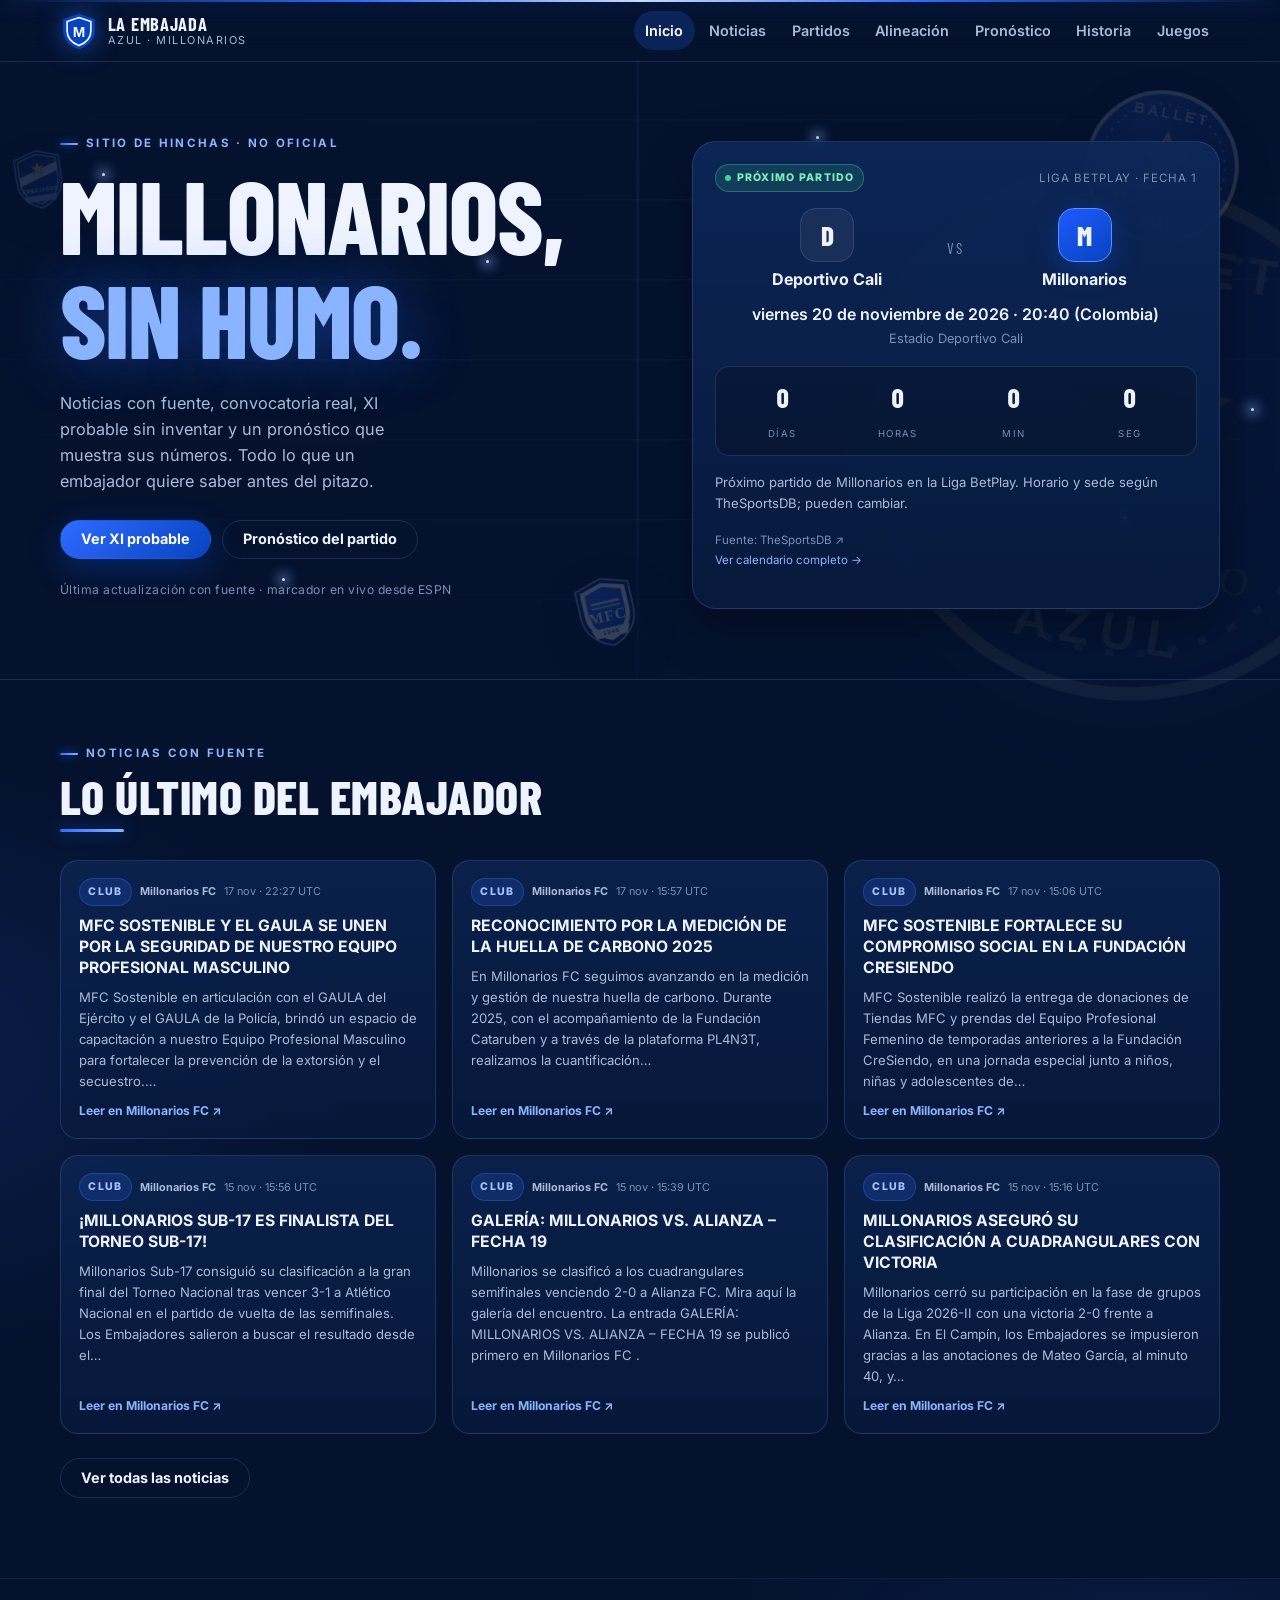
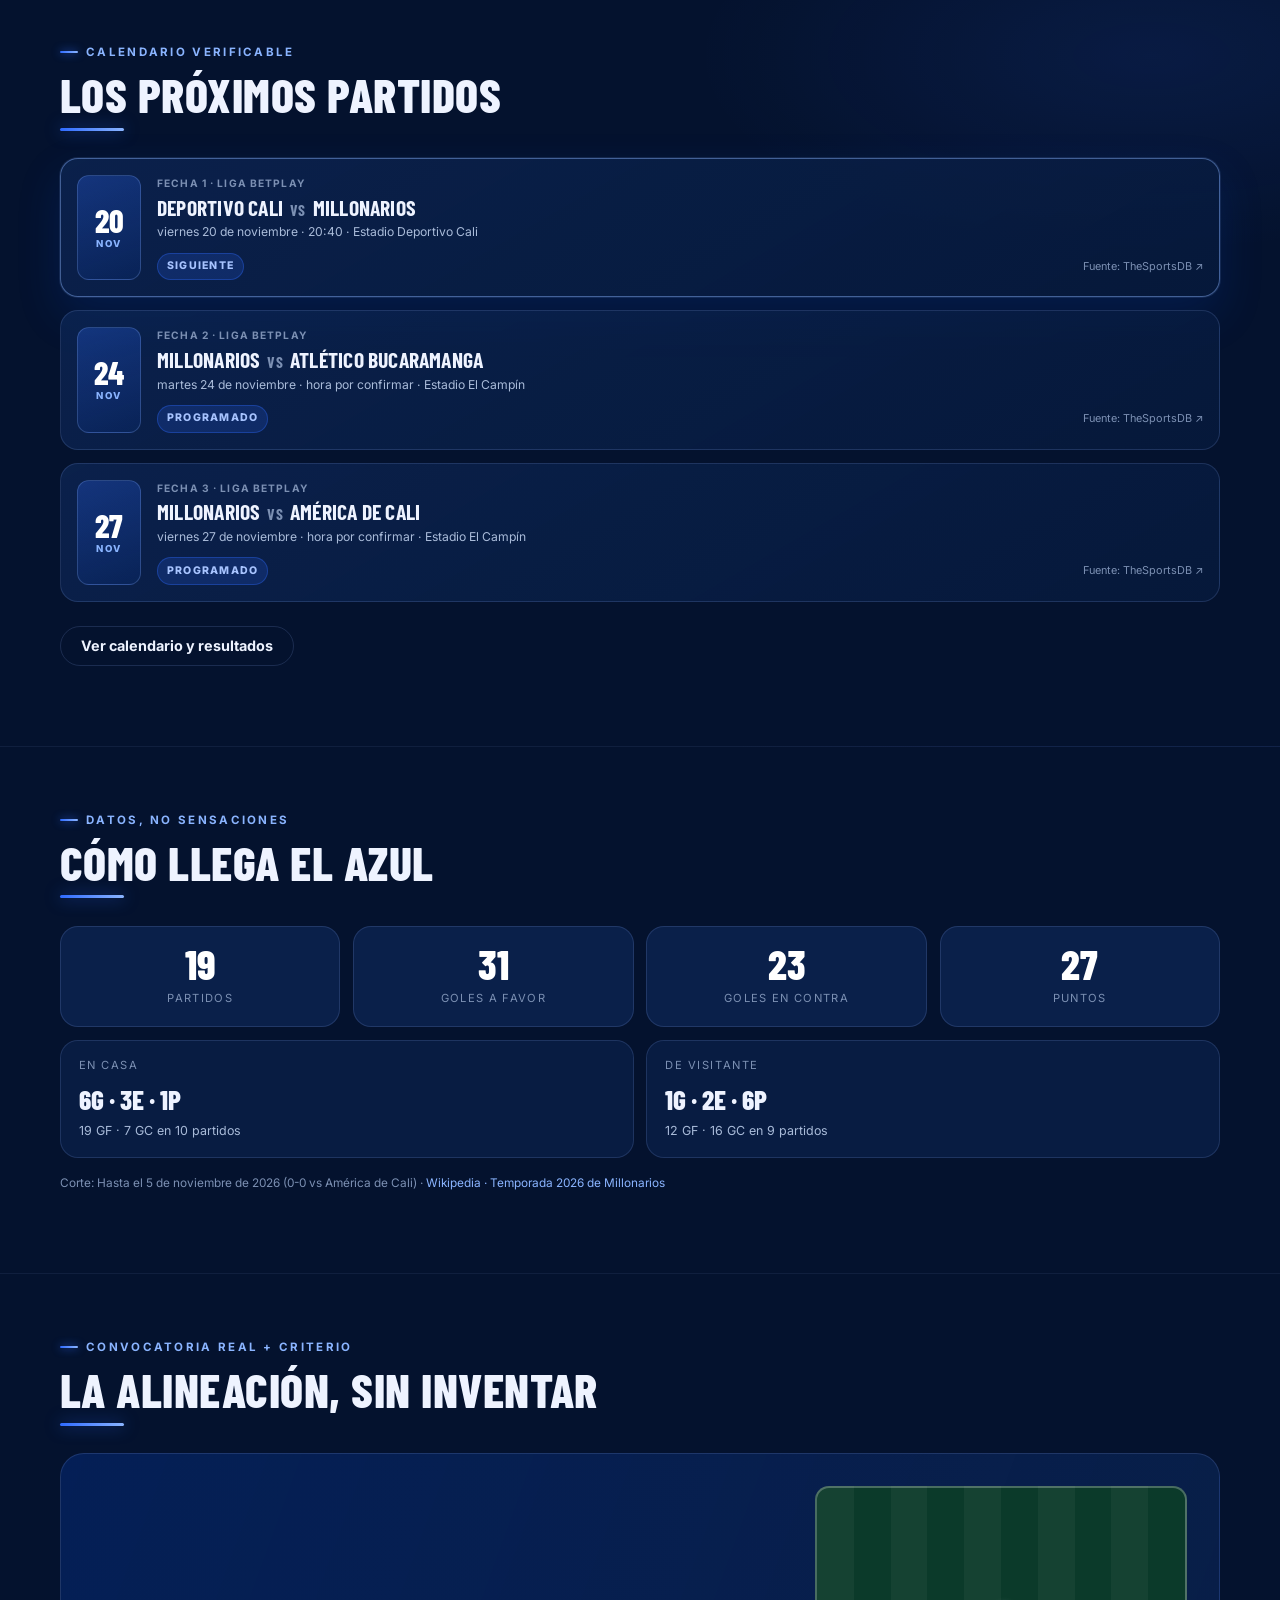
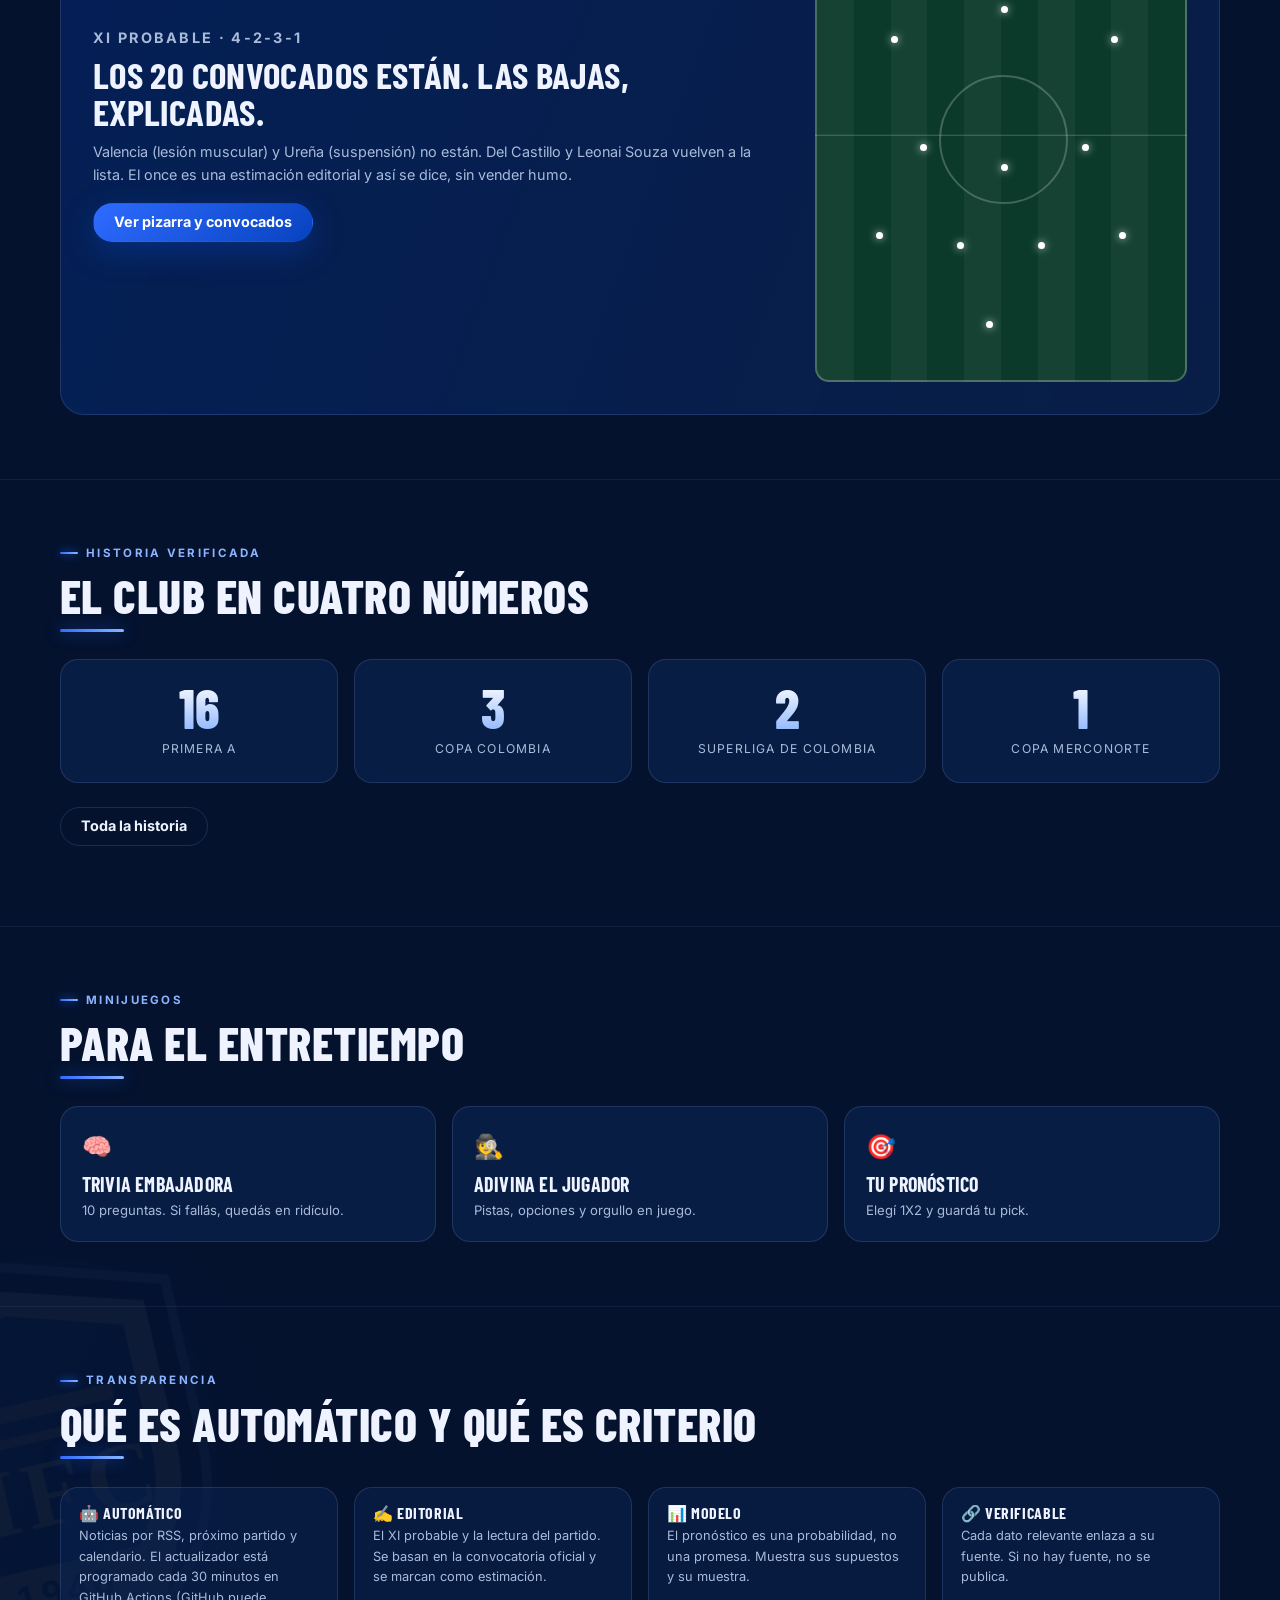
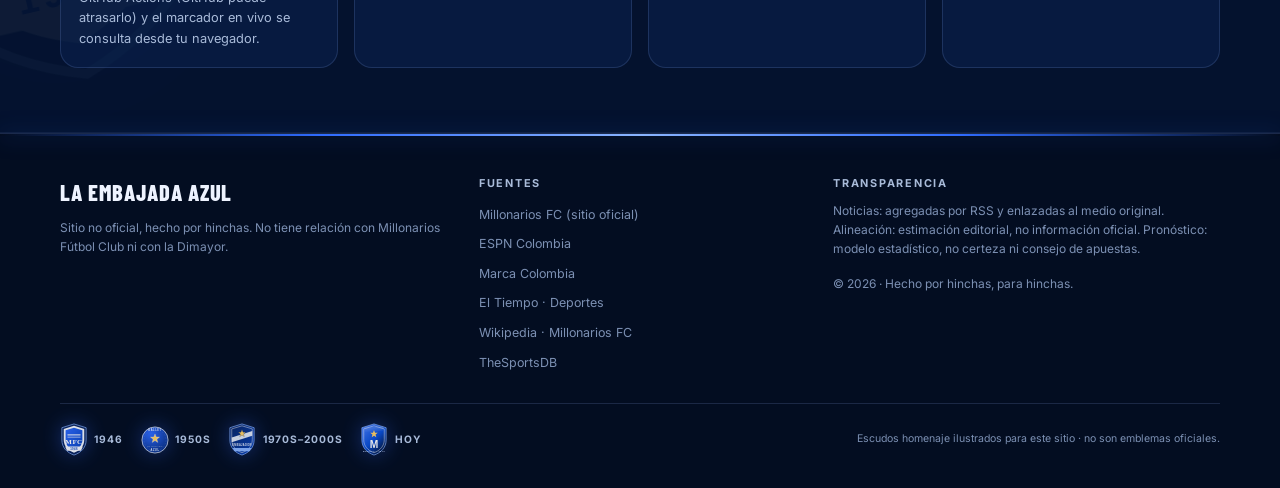
==== commit 7f847f42: "sitio: publicación automática 2026-11-21 12:57 UTC" ====
--- a/index.html
+++ b/index.html
@@ -67,42 +67,42 @@
         <aside class="partido" aria-labelledby="titulo-partido">
           <div class="partido__cabecera">
             <span class="chip chip--vivo" data-partido-chip>Próximo partido</span>
-            <span class="partido__jornada">Liga BetPlay · Fecha 19</span>
+            <span class="partido__jornada">Liga BetPlay · Fecha 1</span>
           </div>
           <h2 class="sr-only" id="titulo-partido">Próximo partido de Millonarios</h2>
           <div class="partido__equipos">
-            <div class="partido__equipo"><span class="partido__inicial">M</span><span>Millonarios</span></div>
+            <div class="partido__equipo"><span class="partido__inicial">D</span><span>Deportivo Cali</span></div>
             <span class="partido__vs">vs</span>
-            <div class="partido__equipo partido__equipo--millos"><span class="partido__inicial">M</span><span>Alianza de Valledupar</span></div>
-          </div>
-          <p class="partido__fecha">sábado 14 de noviembre de 2026 · 15:30 (Colombia)</p>
-          <p class="partido__estadio">Estadio El Campín</p>
-          <div class="cuenta" data-cuenta="2026-11-14T15:30:00-05:00" aria-live="polite">
+            <div class="partido__equipo partido__equipo--millos"><span class="partido__inicial">M</span><span>Millonarios</span></div>
+          </div>
+          <p class="partido__fecha">viernes 20 de noviembre de 2026 · 20:40 (Colombia)</p>
+          <p class="partido__estadio">Estadio Deportivo Cali</p>
+          <div class="cuenta" data-cuenta="2026-11-20T20:40:00-05:00" aria-live="polite">
             <div><strong data-cuenta-dias>--</strong><span>días</span></div>
             <div><strong data-cuenta-horas>--</strong><span>horas</span></div>
             <div><strong data-cuenta-min>--</strong><span>min</span></div>
             <div><strong data-cuenta-seg>--</strong><span>seg</span></div>
           </div>
           
-        <div class="envivo envivo--hero" data-en-vivo data-evento="401878024"
-             data-local="Millonarios" data-visitante="Alianza de Valledupar"
-             data-local-es-home="true" data-cuando="sábado 14 de noviembre · 15:30 (Colombia)" data-solo-vivo="true" hidden>
+        <div class="envivo envivo--hero" data-en-vivo data-evento="401934707"
+             data-local="Deportivo Cali" data-visitante="Millonarios"
+             data-local-es-home="true" data-cuando="viernes 20 de noviembre · 20:40 (Colombia)" data-solo-vivo="true" hidden>
           <div class="envivo__top">
             <span class="envivo__chip" data-envivo-chip>Programado</span>
             <span class="envivo__reloj" data-envivo-reloj></span>
           </div>
           <div class="envivo__marcador">
-            <span class="envivo__equipo">Millonarios</span>
+            <span class="envivo__equipo">Deportivo Cali</span>
             <strong class="envivo__goles" data-envivo-local>–</strong>
             <span class="envivo__sep">:</span>
             <strong class="envivo__goles" data-envivo-visitante>–</strong>
-            <span class="envivo__equipo">Alianza</span>
-          </div>
-          <p class="envivo__estado" data-envivo-estado>sábado 14 de noviembre · 15:30 (Colombia)</p>
+            <span class="envivo__equipo">Millonarios</span>
+          </div>
+          <p class="envivo__estado" data-envivo-estado>viernes 20 de noviembre · 20:40 (Colombia)</p>
           <p class="envivo__nota">Marcador: ESPN · se actualiza cada 30 s</p>
         </div>
           <p class="partido__contexto">Próximo partido de Millonarios en la Liga BetPlay. Horario y sede según TheSportsDB; pueden cambiar.</p>
-          <a class="partido__fuente" href="https://www.thesportsdb.com/event/2481266" target="_blank" rel="noopener">Fuente: TheSportsDB ↗</a>
+          <a class="partido__fuente" href="https://www.thesportsdb.com/event/2630136" target="_blank" rel="noopener">Fuente: TheSportsDB ↗</a>
           <p class="partido__fuente"><a href="partidos.html">Ver calendario completo →</a></p>
         </aside>
       </div>
@@ -114,65 +114,65 @@
           <h2 class="seccion__titulo">Lo último del Embajador</h2>
         </div>
         <div class="noticias-grid">
-    <article class="noticia" data-fuente="Club" data-medio="Millonarios FC" data-texto="reporte médico: daniel ruiz millonarios fc informa que, luego de realizarse los exámenes de diagnóstico pertinentes, el jugador daniel ruiz presenta una lesión muscular del bíceps femoral de su pierna izquierda. el jugador ya se encuentra en…">
-      <div class="noticia__meta">
-        <span class="chip chip--club">Club</span>
-        <span class="noticia__fuente">Millonarios FC</span>
-        <time datetime="2026-11-12T13:00:00+00:00">12 nov · 13:00 UTC</time>
-      </div>
-      <h3 class="noticia__titulo"><a href="https://millonarios.com.co/reporte-medico-daniel-ruiz/" target="_blank" rel="noopener">REPORTE MÉDICO: DANIEL RUIZ</a></h3>
-      <p class="noticia__resumen">Millonarios FC informa que, luego de realizarse los exámenes de diagnóstico pertinentes, el jugador Daniel Ruiz presenta una lesión muscular del bíceps femoral de su pierna izquierda. El jugador ya se encuentra en…</p>
-      <a class="noticia__enlace" href="https://millonarios.com.co/reporte-medico-daniel-ruiz/" target="_blank" rel="noopener">Leer en Millonarios FC <span aria-hidden="true">↗</span></a>
-    </article>
-    <article class="noticia" data-fuente="Club" data-medio="Millonarios FC" data-texto="millonarios cayó en su visita a tolima millonarios visitó a deportes tolima en el estadio manuel murillo toro, por la fecha 18 de la liga. los embajadores comenzaron arriba en el marcador con una anotación de juan guillermo cuadrado al minuto 8, pero el…">
-      <div class="noticia__meta">
-        <span class="chip chip--club">Club</span>
-        <span class="noticia__fuente">Millonarios FC</span>
-        <time datetime="2026-11-09T11:09:00+00:00">9 nov · 11:09 UTC</time>
-      </div>
-      <h3 class="noticia__titulo"><a href="https://millonarios.com.co/millonarios-cayo-en-su-visita-a-tolima/" target="_blank" rel="noopener">MILLONARIOS CAYÓ EN SU VISITA A TOLIMA</a></h3>
-      <p class="noticia__resumen">Millonarios visitó a Deportes Tolima en el estadio Manuel Murillo Toro, por la fecha 18 de la Liga. Los Embajadores comenzaron arriba en el marcador con una anotación de Juan Guillermo Cuadrado al minuto 8, pero el…</p>
-      <a class="noticia__enlace" href="https://millonarios.com.co/millonarios-cayo-en-su-visita-a-tolima/" target="_blank" rel="noopener">Leer en Millonarios FC <span aria-hidden="true">↗</span></a>
-    </article>
-    <article class="noticia" data-fuente="Club" data-medio="Millonarios FC" data-texto="nuestra sub-17 irá por la remontada en casa millonarios sub-17 disputó en condición de visitante el partido de ida de las semifinales del torneo nacional frente a atlético nacional. en un encuentro exigente, los embajadores se fueron al descanso con ventaja…">
-      <div class="noticia__meta">
-        <span class="chip chip--club">Club</span>
-        <span class="noticia__fuente">Millonarios FC</span>
-        <time datetime="2026-11-08T04:19:00+00:00">8 nov · 04:19 UTC</time>
-      </div>
-      <h3 class="noticia__titulo"><a href="https://millonarios.com.co/nuestra-sub-17-ira-por-la-remontada-en-casa/" target="_blank" rel="noopener">NUESTRA SUB-17 IRÁ POR LA REMONTADA EN CASA</a></h3>
-      <p class="noticia__resumen">Millonarios Sub-17 disputó en condición de visitante el partido de ida de las semifinales del Torneo Nacional frente a Atlético Nacional. En un encuentro exigente, los Embajadores se fueron al descanso con ventaja…</p>
-      <a class="noticia__enlace" href="https://millonarios.com.co/nuestra-sub-17-ira-por-la-remontada-en-casa/" target="_blank" rel="noopener">Leer en Millonarios FC <span aria-hidden="true">↗</span></a>
-    </article>
-    <article class="noticia" data-fuente="Club" data-medio="Millonarios FC" data-texto="reporte médico: sebastián valencia millonarios fc informa que el jugador sebastián valencia presenta una lesión muscular de primer grado del semitendinoso de la pierna derecha. el defensor ya se encuentra en proceso de rehabilitación. tiempo estimado de…">
-      <div class="noticia__meta">
-        <span class="chip chip--club">Club</span>
-        <span class="noticia__fuente">Millonarios FC</span>
-        <time datetime="2026-11-07T15:21:09+00:00">7 nov · 15:21 UTC</time>
-      </div>
-      <h3 class="noticia__titulo"><a href="https://millonarios.com.co/reporte-medico-sebastian-valencia/" target="_blank" rel="noopener">REPORTE MÉDICO: SEBASTIÁN VALENCIA</a></h3>
-      <p class="noticia__resumen">Millonarios FC informa que el jugador Sebastián Valencia presenta una lesión muscular de primer grado del semitendinoso de la pierna derecha. El defensor ya se encuentra en proceso de rehabilitación. Tiempo estimado de…</p>
-      <a class="noticia__enlace" href="https://millonarios.com.co/reporte-medico-sebastian-valencia/" target="_blank" rel="noopener">Leer en Millonarios FC <span aria-hidden="true">↗</span></a>
-    </article>
-    <article class="noticia" data-fuente="Club" data-medio="Millonarios FC" data-texto="tolima vs. millonarios: galería fecha 18 tolima y millonarios se enfrentaron en un duelo directo por la clásificación a cuadrangulares semifinales. mira aquí la galería del juego. la entrada tolima vs. millonarios: galería fecha 18 se publicó primero en…">
-      <div class="noticia__meta">
-        <span class="chip chip--club">Club</span>
-        <span class="noticia__fuente">Millonarios FC</span>
-        <time datetime="2026-11-05T15:08:21+00:00">5 nov · 15:08 UTC</time>
-      </div>
-      <h3 class="noticia__titulo"><a href="https://millonarios.com.co/tolima-vs-millonarios-galeria-fecha-18/" target="_blank" rel="noopener">TOLIMA VS. MILLONARIOS: GALERÍA FECHA 18</a></h3>
-      <p class="noticia__resumen">Tolima y Millonarios se enfrentaron en un duelo directo por la clásificación a cuadrangulares semifinales. Mira aquí la galería del juego. La entrada TOLIMA VS. MILLONARIOS: GALERÍA FECHA 18 se publicó primero en…</p>
-      <a class="noticia__enlace" href="https://millonarios.com.co/tolima-vs-millonarios-galeria-fecha-18/" target="_blank" rel="noopener">Leer en Millonarios FC <span aria-hidden="true">↗</span></a>
-    </article>
-    <article class="noticia" data-fuente="Club" data-medio="Millonarios FC" data-texto="un punto en el campín: millonarios vs. américa millonarios y américa se enfrentaron una vez más en el campín, en esta ocasión por la fecha 17 de la liga. el encuentre terminó en un empate 0-0, en donde el equipo del profesor alberto gamero tuvo la mayor parte de…">
-      <div class="noticia__meta">
-        <span class="chip chip--club">Club</span>
-        <span class="noticia__fuente">Millonarios FC</span>
-        <time datetime="2026-11-05T11:41:00+00:00">5 nov · 11:41 UTC</time>
-      </div>
-      <h3 class="noticia__titulo"><a href="https://millonarios.com.co/un-punto-en-el-campin-millonarios-vs-america/" target="_blank" rel="noopener">UN PUNTO EN EL CAMPÍN: MILLONARIOS VS. AMÉRICA</a></h3>
-      <p class="noticia__resumen">Millonarios y América se enfrentaron una vez más en El Campín, en esta ocasión por la fecha 17 de la Liga. El encuentre terminó en un empate 0-0, en donde el equipo del profesor Alberto Gamero tuvo la mayor parte de…</p>
-      <a class="noticia__enlace" href="https://millonarios.com.co/un-punto-en-el-campin-millonarios-vs-america/" target="_blank" rel="noopener">Leer en Millonarios FC <span aria-hidden="true">↗</span></a>
+    <article class="noticia" data-fuente="Club" data-medio="Millonarios FC" data-texto="mfc sostenible y el gaula se unen por la seguridad de nuestro equipo profesional masculino mfc sostenible en articulación con el gaula del ejército y el gaula de la policía, brindó un espacio de capacitación a nuestro equipo profesional masculino para fortalecer la prevención de la extorsión y el secuestro.…">
+      <div class="noticia__meta">
+        <span class="chip chip--club">Club</span>
+        <span class="noticia__fuente">Millonarios FC</span>
+        <time datetime="2026-11-17T22:27:57+00:00">17 nov · 22:27 UTC</time>
+      </div>
+      <h3 class="noticia__titulo"><a href="https://millonarios.com.co/mfc-sostenible-y-el-gaula-se-unen-por-la-seguridad-de-nuestro-equipo-profesional-masculino/" target="_blank" rel="noopener">MFC SOSTENIBLE Y EL GAULA SE UNEN POR LA SEGURIDAD DE NUESTRO EQUIPO PROFESIONAL MASCULINO</a></h3>
+      <p class="noticia__resumen">MFC Sostenible en articulación con el GAULA del Ejército y el GAULA de la Policía, brindó un espacio de capacitación a nuestro Equipo Profesional Masculino para fortalecer la prevención de la extorsión y el secuestro.…</p>
+      <a class="noticia__enlace" href="https://millonarios.com.co/mfc-sostenible-y-el-gaula-se-unen-por-la-seguridad-de-nuestro-equipo-profesional-masculino/" target="_blank" rel="noopener">Leer en Millonarios FC <span aria-hidden="true">↗</span></a>
+    </article>
+    <article class="noticia" data-fuente="Club" data-medio="Millonarios FC" data-texto="reconocimiento por la medición de la huella de carbono 2025 en millonarios fc seguimos avanzando en la medición y gestión de nuestra huella de carbono. durante 2025, con el acompañamiento de la fundación cataruben y a través de la plataforma pl4n3t, realizamos la cuantificación…">
+      <div class="noticia__meta">
+        <span class="chip chip--club">Club</span>
+        <span class="noticia__fuente">Millonarios FC</span>
+        <time datetime="2026-11-17T15:57:32+00:00">17 nov · 15:57 UTC</time>
+      </div>
+      <h3 class="noticia__titulo"><a href="https://millonarios.com.co/reconocimiento-por-la-medicion-de-la-huella-de-carbono-2025/" target="_blank" rel="noopener">RECONOCIMIENTO POR LA MEDICIÓN DE LA HUELLA DE CARBONO 2025</a></h3>
+      <p class="noticia__resumen">En Millonarios FC seguimos avanzando en la medición y gestión de nuestra huella de carbono. Durante 2025, con el acompañamiento de la Fundación Cataruben y a través de la plataforma PL4N3T, realizamos la cuantificación…</p>
+      <a class="noticia__enlace" href="https://millonarios.com.co/reconocimiento-por-la-medicion-de-la-huella-de-carbono-2025/" target="_blank" rel="noopener">Leer en Millonarios FC <span aria-hidden="true">↗</span></a>
+    </article>
+    <article class="noticia" data-fuente="Club" data-medio="Millonarios FC" data-texto="mfc sostenible fortalece su compromiso social en la fundación cresiendo mfc sostenible realizó la entrega de donaciones de tiendas mfc y prendas del equipo profesional femenino de temporadas anteriores a la fundación cresiendo, en una jornada especial junto a niños, niñas y adolescentes de…">
+      <div class="noticia__meta">
+        <span class="chip chip--club">Club</span>
+        <span class="noticia__fuente">Millonarios FC</span>
+        <time datetime="2026-11-17T15:06:44+00:00">17 nov · 15:06 UTC</time>
+      </div>
+      <h3 class="noticia__titulo"><a href="https://millonarios.com.co/mfc-sostenible-fortalece-su-compromiso-social-en-la-fundacion-cresiendo/" target="_blank" rel="noopener">MFC SOSTENIBLE FORTALECE SU COMPROMISO SOCIAL EN LA FUNDACIÓN CRESIENDO</a></h3>
+      <p class="noticia__resumen">MFC Sostenible realizó la entrega de donaciones de Tiendas MFC y prendas del Equipo Profesional Femenino de temporadas anteriores a la Fundación CreSiendo, en una jornada especial junto a niños, niñas y adolescentes de…</p>
+      <a class="noticia__enlace" href="https://millonarios.com.co/mfc-sostenible-fortalece-su-compromiso-social-en-la-fundacion-cresiendo/" target="_blank" rel="noopener">Leer en Millonarios FC <span aria-hidden="true">↗</span></a>
+    </article>
+    <article class="noticia" data-fuente="Club" data-medio="Millonarios FC" data-texto="¡millonarios sub-17 es finalista del torneo sub-17! millonarios sub-17 consiguió su clasificación a la gran final del torneo nacional tras vencer 3-1 a atlético nacional en el partido de vuelta de las semifinales. los embajadores salieron a buscar el resultado desde el…">
+      <div class="noticia__meta">
+        <span class="chip chip--club">Club</span>
+        <span class="noticia__fuente">Millonarios FC</span>
+        <time datetime="2026-11-15T15:56:49+00:00">15 nov · 15:56 UTC</time>
+      </div>
+      <h3 class="noticia__titulo"><a href="https://millonarios.com.co/millonarios-sub-17-es-finalista-del-torneo-sub-17/" target="_blank" rel="noopener">¡MILLONARIOS SUB-17 ES FINALISTA DEL TORNEO SUB-17!</a></h3>
+      <p class="noticia__resumen">Millonarios Sub-17 consiguió su clasificación a la gran final del Torneo Nacional tras vencer 3-1 a Atlético Nacional en el partido de vuelta de las semifinales. Los Embajadores salieron a buscar el resultado desde el…</p>
+      <a class="noticia__enlace" href="https://millonarios.com.co/millonarios-sub-17-es-finalista-del-torneo-sub-17/" target="_blank" rel="noopener">Leer en Millonarios FC <span aria-hidden="true">↗</span></a>
+    </article>
+    <article class="noticia" data-fuente="Club" data-medio="Millonarios FC" data-texto="galería: millonarios vs. alianza – fecha 19 millonarios se clasificó a los cuadrangulares semifinales venciendo 2-0 a alianza fc. mira aquí la galería del encuentro. la entrada galería: millonarios vs. alianza – fecha 19 se publicó primero en millonarios fc .">
+      <div class="noticia__meta">
+        <span class="chip chip--club">Club</span>
+        <span class="noticia__fuente">Millonarios FC</span>
+        <time datetime="2026-11-15T15:39:24+00:00">15 nov · 15:39 UTC</time>
+      </div>
+      <h3 class="noticia__titulo"><a href="https://millonarios.com.co/galeria-millonarios-vs-alianza-fecha-19/" target="_blank" rel="noopener">GALERÍA: MILLONARIOS VS. ALIANZA – FECHA 19</a></h3>
+      <p class="noticia__resumen">Millonarios se clasificó a los cuadrangulares semifinales venciendo 2-0 a Alianza FC. Mira aquí la galería del encuentro. La entrada GALERÍA: MILLONARIOS VS. ALIANZA – FECHA 19 se publicó primero en Millonarios FC .</p>
+      <a class="noticia__enlace" href="https://millonarios.com.co/galeria-millonarios-vs-alianza-fecha-19/" target="_blank" rel="noopener">Leer en Millonarios FC <span aria-hidden="true">↗</span></a>
+    </article>
+    <article class="noticia" data-fuente="Club" data-medio="Millonarios FC" data-texto="millonarios aseguró su clasificación a cuadrangulares con victoria millonarios cerró su participación en la fase de grupos de la liga 2026-ii con una victoria 2-0 frente a alianza. en el campín, los embajadores se impusieron gracias a las anotaciones de mateo garcía, al minuto 40, y…">
+      <div class="noticia__meta">
+        <span class="chip chip--club">Club</span>
+        <span class="noticia__fuente">Millonarios FC</span>
+        <time datetime="2026-11-15T15:16:03+00:00">15 nov · 15:16 UTC</time>
+      </div>
+      <h3 class="noticia__titulo"><a href="https://millonarios.com.co/millonarios-aseguro-su-clasificacion-a-cuadrangulares-con-victoria/" target="_blank" rel="noopener">MILLONARIOS ASEGURÓ SU CLASIFICACIÓN A CUADRANGULARES CON VICTORIA</a></h3>
+      <p class="noticia__resumen">Millonarios cerró su participación en la fase de grupos de la Liga 2026-II con una victoria 2-0 frente a Alianza. En El Campín, los Embajadores se impusieron gracias a las anotaciones de Mateo García, al minuto 40, y…</p>
+      <a class="noticia__enlace" href="https://millonarios.com.co/millonarios-aseguro-su-clasificacion-a-cuadrangulares-con-victoria/" target="_blank" rel="noopener">Leer en Millonarios FC <span aria-hidden="true">↗</span></a>
     </article></div><p class="seccion__pie"><a class="boton boton--fantasma" href="noticias.html">Ver todas las noticias</a></p>
       </div>
     </section>
@@ -184,14 +184,38 @@
         </div>
         <div class="calendario-grid">
       <article class="partido-card partido-card--siguiente">
-        <div class="partido-card__fecha"><span>14</span><small>NOV</small></div>
+        <div class="partido-card__fecha"><span>20</span><small>NOV</small></div>
         <div class="partido-card__cuerpo">
-          <p class="partido-card__meta">Fecha 19 · Liga BetPlay</p>
-          <h3 class="partido-card__equipos">Millonarios <span>vs</span> Alianza de Valledupar</h3>
-          <p class="partido-card__detalle">sábado 14 de noviembre · 15:30 · Estadio El Campín</p>
+          <p class="partido-card__meta">Fecha 1 · Liga BetPlay</p>
+          <h3 class="partido-card__equipos">Deportivo Cali <span>vs</span> Millonarios</h3>
+          <p class="partido-card__detalle">viernes 20 de noviembre · 20:40 · Estadio Deportivo Cali</p>
           <div class="partido-card__pie">
-            <span class="chip chip--club">Hoy</span>
-            <a href="https://www.thesportsdb.com/event/2481266" target="_blank" rel="noopener">Fuente: TheSportsDB ↗</a>
+            <span class="chip chip--club">Siguiente</span>
+            <a href="https://www.thesportsdb.com/event/2630136" target="_blank" rel="noopener">Fuente: TheSportsDB ↗</a>
+          </div>
+        </div>
+      </article>
+      <article class="partido-card">
+        <div class="partido-card__fecha"><span>24</span><small>NOV</small></div>
+        <div class="partido-card__cuerpo">
+          <p class="partido-card__meta">Fecha 2 · Liga BetPlay</p>
+          <h3 class="partido-card__equipos">Millonarios <span>vs</span> Atlético Bucaramanga</h3>
+          <p class="partido-card__detalle">martes 24 de noviembre · hora por confirmar · Estadio El Campín</p>
+          <div class="partido-card__pie">
+            <span class="chip chip--club">Programado</span>
+            <a href="https://www.thesportsdb.com/event/2630138" target="_blank" rel="noopener">Fuente: TheSportsDB ↗</a>
+          </div>
+        </div>
+      </article>
+      <article class="partido-card">
+        <div class="partido-card__fecha"><span>27</span><small>NOV</small></div>
+        <div class="partido-card__cuerpo">
+          <p class="partido-card__meta">Fecha 3 · Liga BetPlay</p>
+          <h3 class="partido-card__equipos">Millonarios <span>vs</span> América de Cali</h3>
+          <p class="partido-card__detalle">viernes 27 de noviembre · hora por confirmar · Estadio El Campín</p>
+          <div class="partido-card__pie">
+            <span class="chip chip--club">Programado</span>
+            <a href="https://www.thesportsdb.com/event/2630935" target="_blank" rel="noopener">Fuente: TheSportsDB ↗</a>
           </div>
         </div>
       </article></div><p class="seccion__pie"><a class="boton boton--fantasma" href="partidos.html">Ver calendario y resultados</a></p>
@@ -273,7 +297,7 @@
           <h2 class="seccion__titulo">Qué es automático y qué es criterio</h2>
         </div>
         <div class="transparencia">
-          <div><h3>🤖 Automático</h3><p>Noticias por RSS, próximo partido y calendario. El actualizador corre cada 30 minutos en GitHub Actions y el marcador en vivo se consulta desde tu navegador.</p></div>
+          <div><h3>🤖 Automático</h3><p>Noticias por RSS, próximo partido y calendario. El actualizador está programado cada 30 minutos en GitHub Actions (GitHub puede atrasarlo) y el marcador en vivo se consulta desde tu navegador.</p></div>
           <div><h3>✍️ Editorial</h3><p>El XI probable y la lectura del partido. Se basan en la convocatoria oficial y se marcan como estimación.</p></div>
           <div><h3>📊 Modelo</h3><p>El pronóstico es una probabilidad, no una promesa. Muestra sus supuestos y su muestra.</p></div>
           <div><h3>🔗 Verificable</h3><p>Cada dato relevante enlaza a su fuente. Si no hay fuente, no se publica.</p></div>
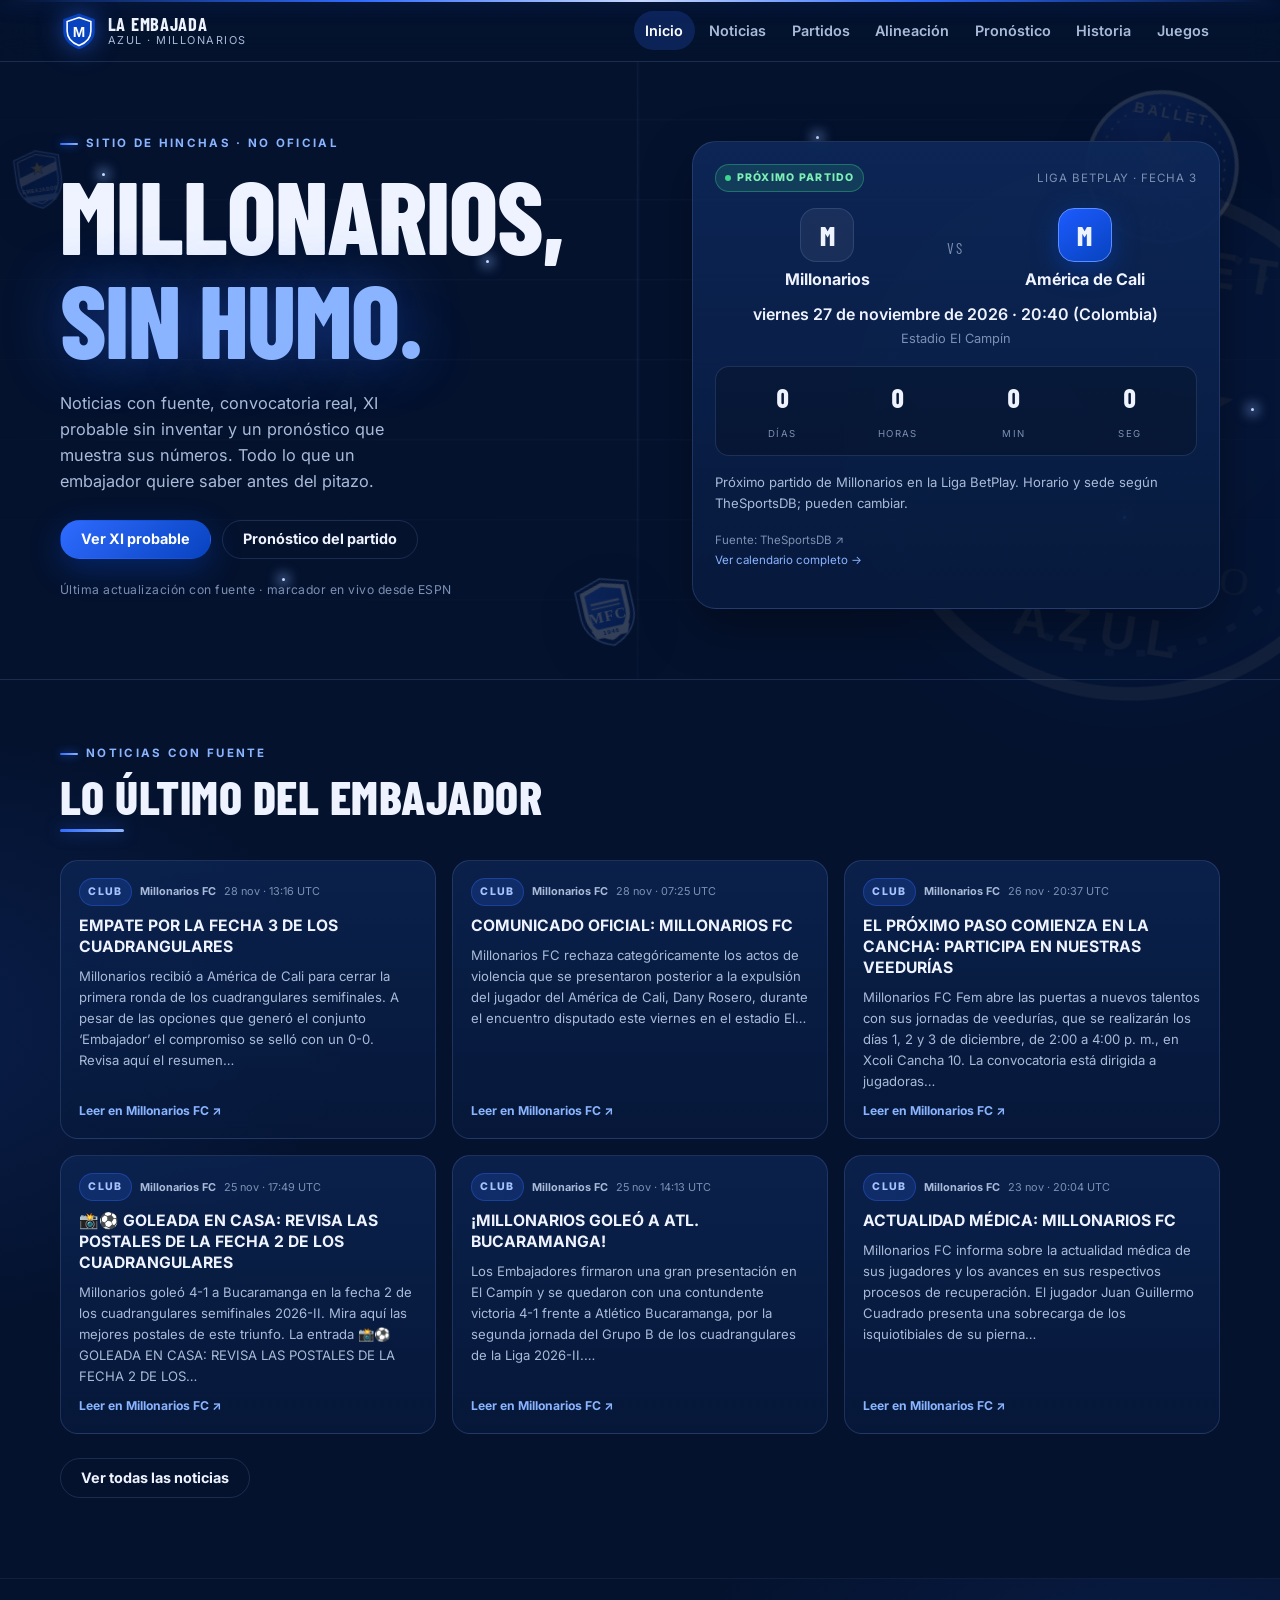
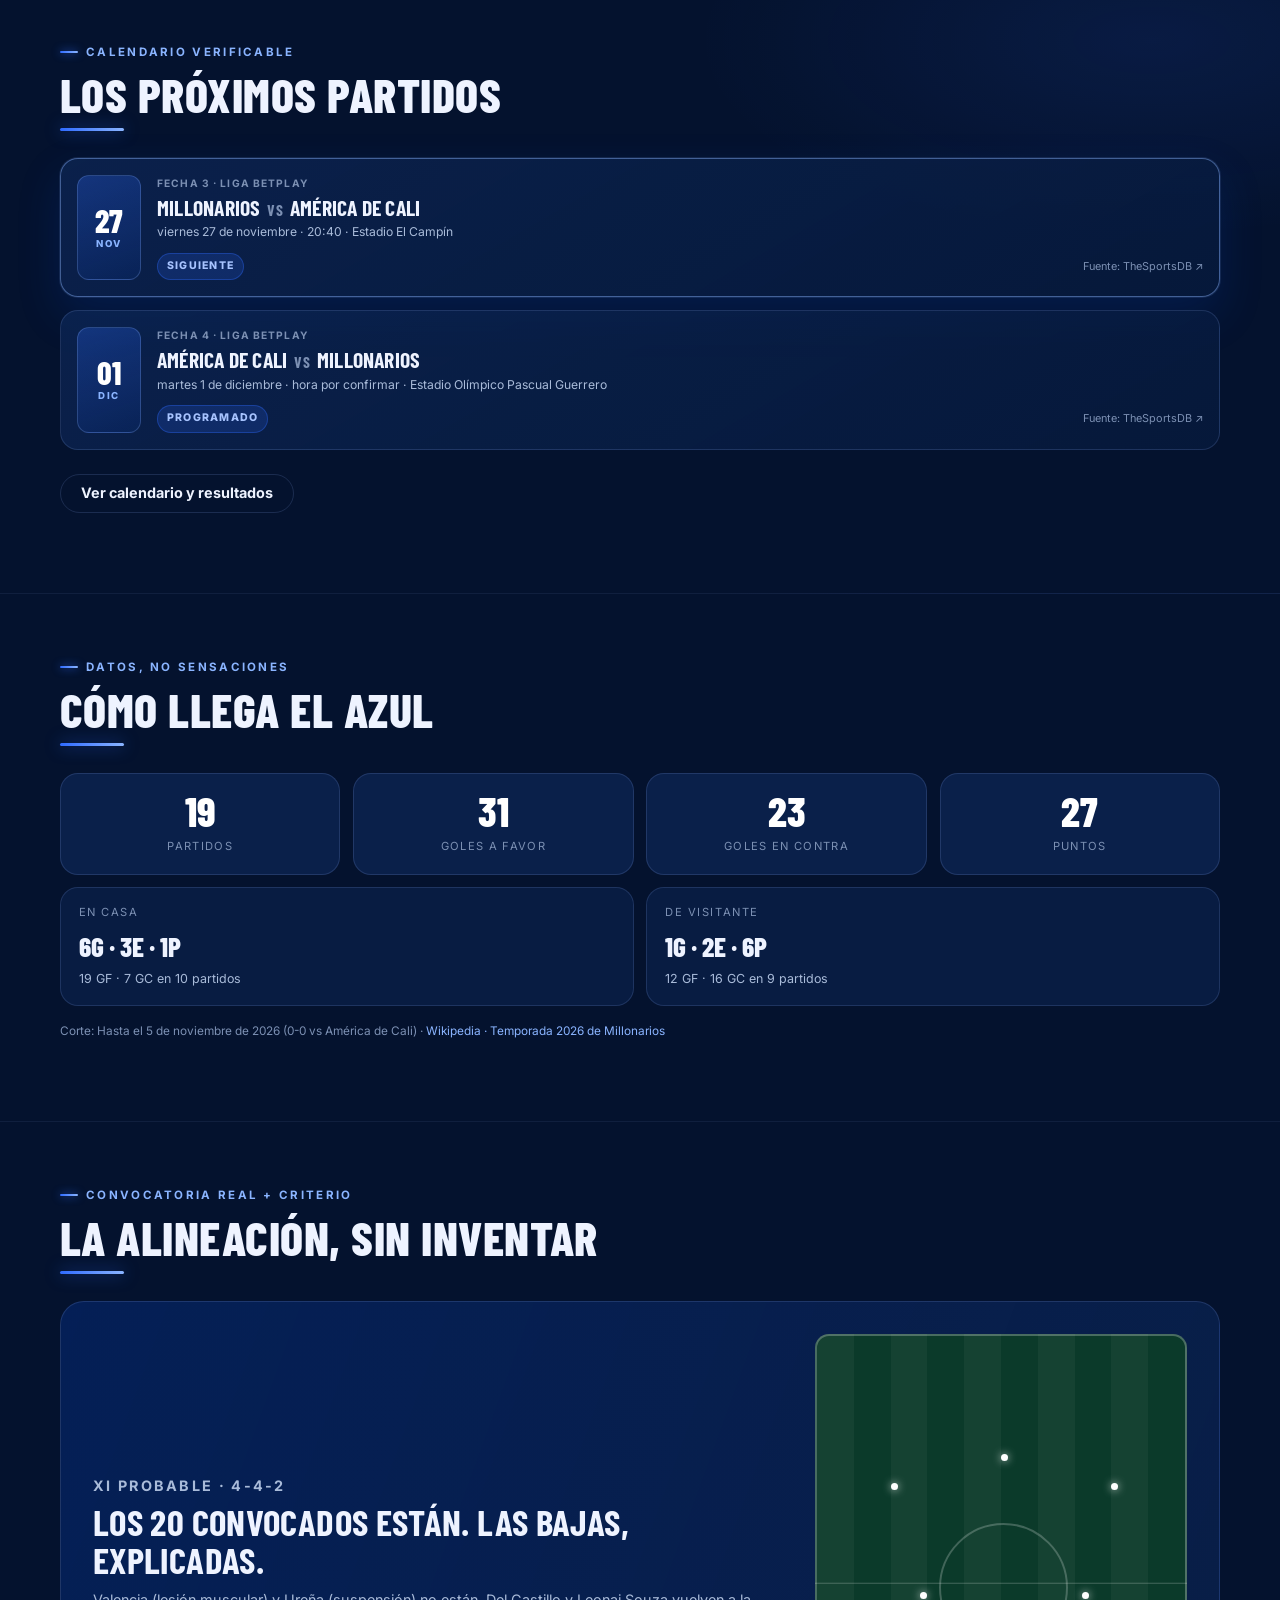
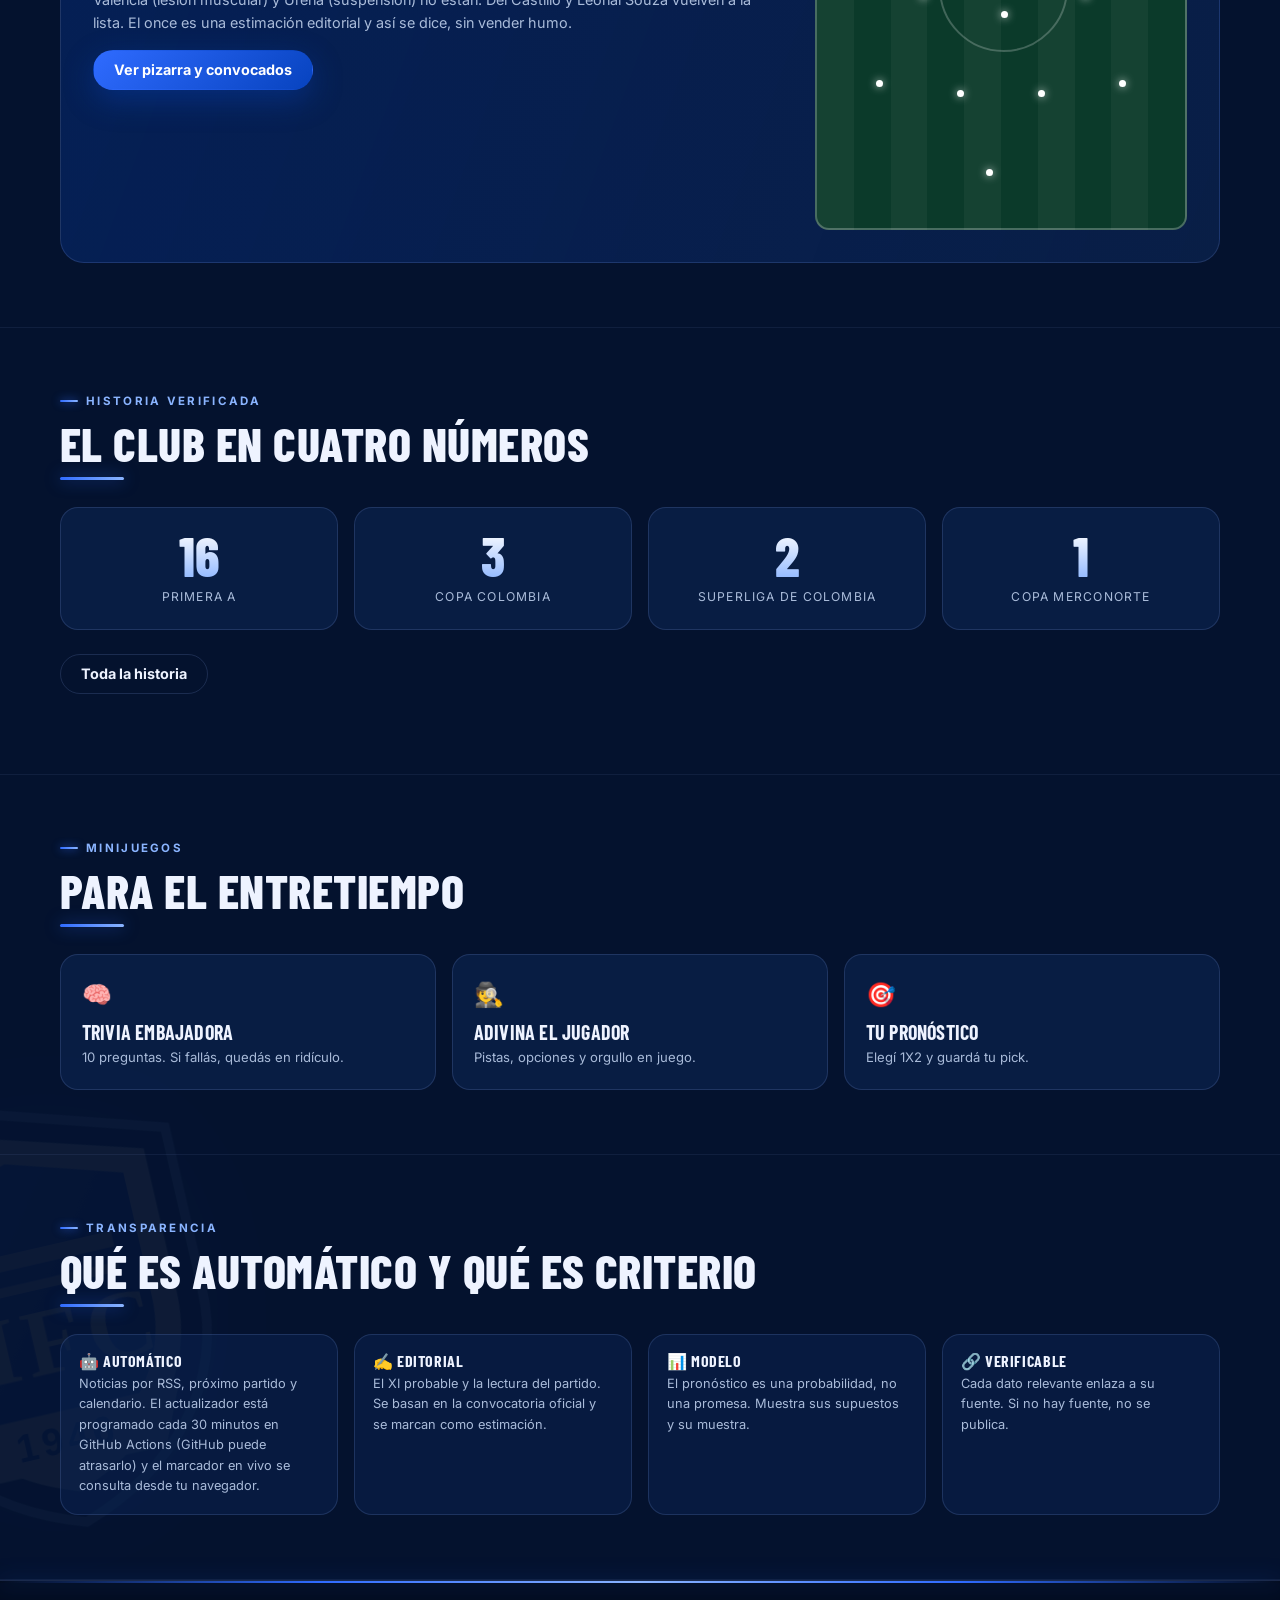
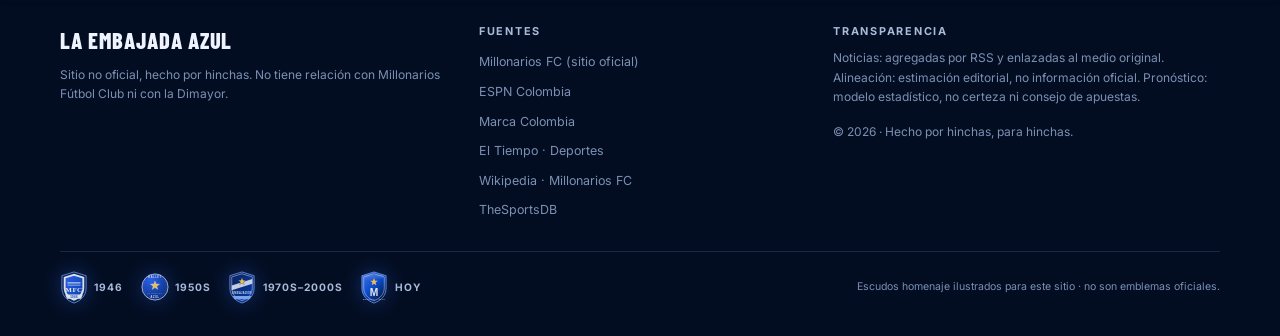
==== commit b05bd7fa: "sitio: publicación automática 2026-11-28 15:51 UTC" ====
--- a/index.html
+++ b/index.html
@@ -15,7 +15,7 @@
 <link rel="preconnect" href="https://fonts.googleapis.com">
 <link rel="preconnect" href="https://fonts.gstatic.com" crossorigin>
 <link href="https://fonts.googleapis.com/css2?family=Barlow+Condensed:wght@600;700;800&family=Inter:wght@400;500;600;700&display=swap" rel="stylesheet">
-<link rel="stylesheet" href="static/styles.css?v=502d5ace">
+<link rel="stylesheet" href="static/styles.css?v=c7be3090">
 
 </head>
 <body class="">
@@ -67,42 +67,42 @@
         <aside class="partido" aria-labelledby="titulo-partido">
           <div class="partido__cabecera">
             <span class="chip chip--vivo" data-partido-chip>Próximo partido</span>
-            <span class="partido__jornada">Liga BetPlay · Fecha 1</span>
+            <span class="partido__jornada">Liga BetPlay · Fecha 3</span>
           </div>
           <h2 class="sr-only" id="titulo-partido">Próximo partido de Millonarios</h2>
           <div class="partido__equipos">
-            <div class="partido__equipo"><span class="partido__inicial">D</span><span>Deportivo Cali</span></div>
+            <div class="partido__equipo"><span class="partido__inicial">M</span><span>Millonarios</span></div>
             <span class="partido__vs">vs</span>
-            <div class="partido__equipo partido__equipo--millos"><span class="partido__inicial">M</span><span>Millonarios</span></div>
-          </div>
-          <p class="partido__fecha">viernes 20 de noviembre de 2026 · 20:40 (Colombia)</p>
-          <p class="partido__estadio">Estadio Deportivo Cali</p>
-          <div class="cuenta" data-cuenta="2026-11-20T20:40:00-05:00" aria-live="polite">
+            <div class="partido__equipo partido__equipo--millos"><span class="partido__inicial">M</span><span>América de Cali</span></div>
+          </div>
+          <p class="partido__fecha">viernes 27 de noviembre de 2026 · 20:40 (Colombia)</p>
+          <p class="partido__estadio">Estadio El Campín</p>
+          <div class="cuenta" data-cuenta="2026-11-27T20:40:00-05:00" aria-live="polite">
             <div><strong data-cuenta-dias>--</strong><span>días</span></div>
             <div><strong data-cuenta-horas>--</strong><span>horas</span></div>
             <div><strong data-cuenta-min>--</strong><span>min</span></div>
             <div><strong data-cuenta-seg>--</strong><span>seg</span></div>
           </div>
           
-        <div class="envivo envivo--hero" data-en-vivo data-evento="401934707"
-             data-local="Deportivo Cali" data-visitante="Millonarios"
-             data-local-es-home="true" data-cuando="viernes 20 de noviembre · 20:40 (Colombia)" data-solo-vivo="true" hidden>
+        <div class="envivo envivo--hero" data-en-vivo data-evento="401936054"
+             data-local="Millonarios" data-visitante="América de Cali"
+             data-local-es-home="true" data-cuando="viernes 27 de noviembre · 20:40 (Colombia)" data-solo-vivo="true" hidden>
           <div class="envivo__top">
             <span class="envivo__chip" data-envivo-chip>Programado</span>
             <span class="envivo__reloj" data-envivo-reloj></span>
           </div>
           <div class="envivo__marcador">
-            <span class="envivo__equipo">Deportivo Cali</span>
+            <span class="envivo__equipo">Millonarios</span>
             <strong class="envivo__goles" data-envivo-local>–</strong>
             <span class="envivo__sep">:</span>
             <strong class="envivo__goles" data-envivo-visitante>–</strong>
-            <span class="envivo__equipo">Millonarios</span>
-          </div>
-          <p class="envivo__estado" data-envivo-estado>viernes 20 de noviembre · 20:40 (Colombia)</p>
+            <span class="envivo__equipo">América de Cali</span>
+          </div>
+          <p class="envivo__estado" data-envivo-estado>viernes 27 de noviembre · 20:40 (Colombia)</p>
           <p class="envivo__nota">Marcador: ESPN · se actualiza cada 30 s</p>
         </div>
           <p class="partido__contexto">Próximo partido de Millonarios en la Liga BetPlay. Horario y sede según TheSportsDB; pueden cambiar.</p>
-          <a class="partido__fuente" href="https://www.thesportsdb.com/event/2630136" target="_blank" rel="noopener">Fuente: TheSportsDB ↗</a>
+          <a class="partido__fuente" href="https://www.thesportsdb.com/event/2630935" target="_blank" rel="noopener">Fuente: TheSportsDB ↗</a>
           <p class="partido__fuente"><a href="partidos.html">Ver calendario completo →</a></p>
         </aside>
       </div>
@@ -114,65 +114,65 @@
           <h2 class="seccion__titulo">Lo último del Embajador</h2>
         </div>
         <div class="noticias-grid">
-    <article class="noticia" data-fuente="Club" data-medio="Millonarios FC" data-texto="mfc sostenible y el gaula se unen por la seguridad de nuestro equipo profesional masculino mfc sostenible en articulación con el gaula del ejército y el gaula de la policía, brindó un espacio de capacitación a nuestro equipo profesional masculino para fortalecer la prevención de la extorsión y el secuestro.…">
-      <div class="noticia__meta">
-        <span class="chip chip--club">Club</span>
-        <span class="noticia__fuente">Millonarios FC</span>
-        <time datetime="2026-11-17T22:27:57+00:00">17 nov · 22:27 UTC</time>
-      </div>
-      <h3 class="noticia__titulo"><a href="https://millonarios.com.co/mfc-sostenible-y-el-gaula-se-unen-por-la-seguridad-de-nuestro-equipo-profesional-masculino/" target="_blank" rel="noopener">MFC SOSTENIBLE Y EL GAULA SE UNEN POR LA SEGURIDAD DE NUESTRO EQUIPO PROFESIONAL MASCULINO</a></h3>
-      <p class="noticia__resumen">MFC Sostenible en articulación con el GAULA del Ejército y el GAULA de la Policía, brindó un espacio de capacitación a nuestro Equipo Profesional Masculino para fortalecer la prevención de la extorsión y el secuestro.…</p>
-      <a class="noticia__enlace" href="https://millonarios.com.co/mfc-sostenible-y-el-gaula-se-unen-por-la-seguridad-de-nuestro-equipo-profesional-masculino/" target="_blank" rel="noopener">Leer en Millonarios FC <span aria-hidden="true">↗</span></a>
-    </article>
-    <article class="noticia" data-fuente="Club" data-medio="Millonarios FC" data-texto="reconocimiento por la medición de la huella de carbono 2025 en millonarios fc seguimos avanzando en la medición y gestión de nuestra huella de carbono. durante 2025, con el acompañamiento de la fundación cataruben y a través de la plataforma pl4n3t, realizamos la cuantificación…">
-      <div class="noticia__meta">
-        <span class="chip chip--club">Club</span>
-        <span class="noticia__fuente">Millonarios FC</span>
-        <time datetime="2026-11-17T15:57:32+00:00">17 nov · 15:57 UTC</time>
-      </div>
-      <h3 class="noticia__titulo"><a href="https://millonarios.com.co/reconocimiento-por-la-medicion-de-la-huella-de-carbono-2025/" target="_blank" rel="noopener">RECONOCIMIENTO POR LA MEDICIÓN DE LA HUELLA DE CARBONO 2025</a></h3>
-      <p class="noticia__resumen">En Millonarios FC seguimos avanzando en la medición y gestión de nuestra huella de carbono. Durante 2025, con el acompañamiento de la Fundación Cataruben y a través de la plataforma PL4N3T, realizamos la cuantificación…</p>
-      <a class="noticia__enlace" href="https://millonarios.com.co/reconocimiento-por-la-medicion-de-la-huella-de-carbono-2025/" target="_blank" rel="noopener">Leer en Millonarios FC <span aria-hidden="true">↗</span></a>
-    </article>
-    <article class="noticia" data-fuente="Club" data-medio="Millonarios FC" data-texto="mfc sostenible fortalece su compromiso social en la fundación cresiendo mfc sostenible realizó la entrega de donaciones de tiendas mfc y prendas del equipo profesional femenino de temporadas anteriores a la fundación cresiendo, en una jornada especial junto a niños, niñas y adolescentes de…">
-      <div class="noticia__meta">
-        <span class="chip chip--club">Club</span>
-        <span class="noticia__fuente">Millonarios FC</span>
-        <time datetime="2026-11-17T15:06:44+00:00">17 nov · 15:06 UTC</time>
-      </div>
-      <h3 class="noticia__titulo"><a href="https://millonarios.com.co/mfc-sostenible-fortalece-su-compromiso-social-en-la-fundacion-cresiendo/" target="_blank" rel="noopener">MFC SOSTENIBLE FORTALECE SU COMPROMISO SOCIAL EN LA FUNDACIÓN CRESIENDO</a></h3>
-      <p class="noticia__resumen">MFC Sostenible realizó la entrega de donaciones de Tiendas MFC y prendas del Equipo Profesional Femenino de temporadas anteriores a la Fundación CreSiendo, en una jornada especial junto a niños, niñas y adolescentes de…</p>
-      <a class="noticia__enlace" href="https://millonarios.com.co/mfc-sostenible-fortalece-su-compromiso-social-en-la-fundacion-cresiendo/" target="_blank" rel="noopener">Leer en Millonarios FC <span aria-hidden="true">↗</span></a>
-    </article>
-    <article class="noticia" data-fuente="Club" data-medio="Millonarios FC" data-texto="¡millonarios sub-17 es finalista del torneo sub-17! millonarios sub-17 consiguió su clasificación a la gran final del torneo nacional tras vencer 3-1 a atlético nacional en el partido de vuelta de las semifinales. los embajadores salieron a buscar el resultado desde el…">
-      <div class="noticia__meta">
-        <span class="chip chip--club">Club</span>
-        <span class="noticia__fuente">Millonarios FC</span>
-        <time datetime="2026-11-15T15:56:49+00:00">15 nov · 15:56 UTC</time>
-      </div>
-      <h3 class="noticia__titulo"><a href="https://millonarios.com.co/millonarios-sub-17-es-finalista-del-torneo-sub-17/" target="_blank" rel="noopener">¡MILLONARIOS SUB-17 ES FINALISTA DEL TORNEO SUB-17!</a></h3>
-      <p class="noticia__resumen">Millonarios Sub-17 consiguió su clasificación a la gran final del Torneo Nacional tras vencer 3-1 a Atlético Nacional en el partido de vuelta de las semifinales. Los Embajadores salieron a buscar el resultado desde el…</p>
-      <a class="noticia__enlace" href="https://millonarios.com.co/millonarios-sub-17-es-finalista-del-torneo-sub-17/" target="_blank" rel="noopener">Leer en Millonarios FC <span aria-hidden="true">↗</span></a>
-    </article>
-    <article class="noticia" data-fuente="Club" data-medio="Millonarios FC" data-texto="galería: millonarios vs. alianza – fecha 19 millonarios se clasificó a los cuadrangulares semifinales venciendo 2-0 a alianza fc. mira aquí la galería del encuentro. la entrada galería: millonarios vs. alianza – fecha 19 se publicó primero en millonarios fc .">
-      <div class="noticia__meta">
-        <span class="chip chip--club">Club</span>
-        <span class="noticia__fuente">Millonarios FC</span>
-        <time datetime="2026-11-15T15:39:24+00:00">15 nov · 15:39 UTC</time>
-      </div>
-      <h3 class="noticia__titulo"><a href="https://millonarios.com.co/galeria-millonarios-vs-alianza-fecha-19/" target="_blank" rel="noopener">GALERÍA: MILLONARIOS VS. ALIANZA – FECHA 19</a></h3>
-      <p class="noticia__resumen">Millonarios se clasificó a los cuadrangulares semifinales venciendo 2-0 a Alianza FC. Mira aquí la galería del encuentro. La entrada GALERÍA: MILLONARIOS VS. ALIANZA – FECHA 19 se publicó primero en Millonarios FC .</p>
-      <a class="noticia__enlace" href="https://millonarios.com.co/galeria-millonarios-vs-alianza-fecha-19/" target="_blank" rel="noopener">Leer en Millonarios FC <span aria-hidden="true">↗</span></a>
-    </article>
-    <article class="noticia" data-fuente="Club" data-medio="Millonarios FC" data-texto="millonarios aseguró su clasificación a cuadrangulares con victoria millonarios cerró su participación en la fase de grupos de la liga 2026-ii con una victoria 2-0 frente a alianza. en el campín, los embajadores se impusieron gracias a las anotaciones de mateo garcía, al minuto 40, y…">
-      <div class="noticia__meta">
-        <span class="chip chip--club">Club</span>
-        <span class="noticia__fuente">Millonarios FC</span>
-        <time datetime="2026-11-15T15:16:03+00:00">15 nov · 15:16 UTC</time>
-      </div>
-      <h3 class="noticia__titulo"><a href="https://millonarios.com.co/millonarios-aseguro-su-clasificacion-a-cuadrangulares-con-victoria/" target="_blank" rel="noopener">MILLONARIOS ASEGURÓ SU CLASIFICACIÓN A CUADRANGULARES CON VICTORIA</a></h3>
-      <p class="noticia__resumen">Millonarios cerró su participación en la fase de grupos de la Liga 2026-II con una victoria 2-0 frente a Alianza. En El Campín, los Embajadores se impusieron gracias a las anotaciones de Mateo García, al minuto 40, y…</p>
-      <a class="noticia__enlace" href="https://millonarios.com.co/millonarios-aseguro-su-clasificacion-a-cuadrangulares-con-victoria/" target="_blank" rel="noopener">Leer en Millonarios FC <span aria-hidden="true">↗</span></a>
+    <article class="noticia" data-fuente="Club" data-medio="Millonarios FC" data-texto="empate por la fecha 3 de los cuadrangulares millonarios recibió a américa de cali para cerrar la primera ronda de los cuadrangulares semifinales. a pesar de las opciones que generó el conjunto ‘embajador’ el compromiso se selló con un 0-0. revisa aquí el resumen…">
+      <div class="noticia__meta">
+        <span class="chip chip--club">Club</span>
+        <span class="noticia__fuente">Millonarios FC</span>
+        <time datetime="2026-11-28T13:16:00+00:00">28 nov · 13:16 UTC</time>
+      </div>
+      <h3 class="noticia__titulo"><a href="https://millonarios.com.co/empate-por-la-fecha-3-de-los-cuadrangulares/" target="_blank" rel="noopener">EMPATE POR LA FECHA 3 DE LOS CUADRANGULARES</a></h3>
+      <p class="noticia__resumen">Millonarios recibió a América de Cali para cerrar la primera ronda de los cuadrangulares semifinales. A pesar de las opciones que generó el conjunto ‘Embajador’ el compromiso se selló con un 0-0. Revisa aquí el resumen…</p>
+      <a class="noticia__enlace" href="https://millonarios.com.co/empate-por-la-fecha-3-de-los-cuadrangulares/" target="_blank" rel="noopener">Leer en Millonarios FC <span aria-hidden="true">↗</span></a>
+    </article>
+    <article class="noticia" data-fuente="Club" data-medio="Millonarios FC" data-texto="comunicado oficial: millonarios fc millonarios fc rechaza categóricamente los actos de violencia que se presentaron posterior a la expulsión del jugador del américa de cali, dany rosero, durante el encuentro disputado este viernes en el estadio el…">
+      <div class="noticia__meta">
+        <span class="chip chip--club">Club</span>
+        <span class="noticia__fuente">Millonarios FC</span>
+        <time datetime="2026-11-28T07:25:00+00:00">28 nov · 07:25 UTC</time>
+      </div>
+      <h3 class="noticia__titulo"><a href="https://millonarios.com.co/comunicado-oficial-millonarios-fc-2/" target="_blank" rel="noopener">COMUNICADO OFICIAL: MILLONARIOS FC</a></h3>
+      <p class="noticia__resumen">Millonarios FC rechaza categóricamente los actos de violencia que se presentaron posterior a la expulsión del jugador del América de Cali, Dany Rosero, durante el encuentro disputado este viernes en el estadio El…</p>
+      <a class="noticia__enlace" href="https://millonarios.com.co/comunicado-oficial-millonarios-fc-2/" target="_blank" rel="noopener">Leer en Millonarios FC <span aria-hidden="true">↗</span></a>
+    </article>
+    <article class="noticia" data-fuente="Club" data-medio="Millonarios FC" data-texto="el próximo paso comienza en la cancha: participa en nuestras veedurías millonarios fc fem abre las puertas a nuevos talentos con sus jornadas de veedurías, que se realizarán los días 1, 2 y 3 de diciembre, de 2:00 a 4:00 p. m., en xcoli cancha 10. la convocatoria está dirigida a jugadoras…">
+      <div class="noticia__meta">
+        <span class="chip chip--club">Club</span>
+        <span class="noticia__fuente">Millonarios FC</span>
+        <time datetime="2026-11-26T20:37:38+00:00">26 nov · 20:37 UTC</time>
+      </div>
+      <h3 class="noticia__titulo"><a href="https://millonarios.com.co/el-proximo-paso-comienza-en-la-cancha-participa-en-nuestras-veedurias/" target="_blank" rel="noopener">EL PRÓXIMO PASO COMIENZA EN LA CANCHA: PARTICIPA EN NUESTRAS VEEDURÍAS</a></h3>
+      <p class="noticia__resumen">Millonarios FC Fem abre las puertas a nuevos talentos con sus jornadas de veedurías, que se realizarán los días 1, 2 y 3 de diciembre, de 2:00 a 4:00 p. m., en Xcoli Cancha 10. La convocatoria está dirigida a jugadoras…</p>
+      <a class="noticia__enlace" href="https://millonarios.com.co/el-proximo-paso-comienza-en-la-cancha-participa-en-nuestras-veedurias/" target="_blank" rel="noopener">Leer en Millonarios FC <span aria-hidden="true">↗</span></a>
+    </article>
+    <article class="noticia" data-fuente="Club" data-medio="Millonarios FC" data-texto="📸⚽ goleada en casa: revisa las postales de la fecha 2 de los cuadrangulares millonarios goleó 4-1 a bucaramanga en la fecha 2 de los cuadrangulares semifinales 2026-ii. mira aquí las mejores postales de este triunfo. la entrada 📸⚽ goleada en casa: revisa las postales de la fecha 2 de los…">
+      <div class="noticia__meta">
+        <span class="chip chip--club">Club</span>
+        <span class="noticia__fuente">Millonarios FC</span>
+        <time datetime="2026-11-25T17:49:40+00:00">25 nov · 17:49 UTC</time>
+      </div>
+      <h3 class="noticia__titulo"><a href="https://millonarios.com.co/goleada-en-casa-revisa-las-postales-de-la-fecha-2-de-los-cuadrangulares/" target="_blank" rel="noopener">📸⚽ GOLEADA EN CASA: REVISA LAS POSTALES DE LA FECHA 2 DE LOS CUADRANGULARES</a></h3>
+      <p class="noticia__resumen">Millonarios goleó 4-1 a Bucaramanga en la fecha 2 de los cuadrangulares semifinales 2026-II. Mira aquí las mejores postales de este triunfo. La entrada 📸⚽ GOLEADA EN CASA: REVISA LAS POSTALES DE LA FECHA 2 DE LOS…</p>
+      <a class="noticia__enlace" href="https://millonarios.com.co/goleada-en-casa-revisa-las-postales-de-la-fecha-2-de-los-cuadrangulares/" target="_blank" rel="noopener">Leer en Millonarios FC <span aria-hidden="true">↗</span></a>
+    </article>
+    <article class="noticia" data-fuente="Club" data-medio="Millonarios FC" data-texto="¡millonarios goleó a atl. bucaramanga! los embajadores firmaron una gran presentación en el campín y se quedaron con una contundente victoria 4-1 frente a atlético bucaramanga, por la segunda jornada del grupo b de los cuadrangulares de la liga 2026-ii.…">
+      <div class="noticia__meta">
+        <span class="chip chip--club">Club</span>
+        <span class="noticia__fuente">Millonarios FC</span>
+        <time datetime="2026-11-25T14:13:53+00:00">25 nov · 14:13 UTC</time>
+      </div>
+      <h3 class="noticia__titulo"><a href="https://millonarios.com.co/millonarios-goleo-a-atl-bucaramanga/" target="_blank" rel="noopener">¡MILLONARIOS GOLEÓ A ATL. BUCARAMANGA!</a></h3>
+      <p class="noticia__resumen">Los Embajadores firmaron una gran presentación en El Campín y se quedaron con una contundente victoria 4-1 frente a Atlético Bucaramanga, por la segunda jornada del Grupo B de los cuadrangulares de la Liga 2026-II.…</p>
+      <a class="noticia__enlace" href="https://millonarios.com.co/millonarios-goleo-a-atl-bucaramanga/" target="_blank" rel="noopener">Leer en Millonarios FC <span aria-hidden="true">↗</span></a>
+    </article>
+    <article class="noticia" data-fuente="Club" data-medio="Millonarios FC" data-texto="actualidad médica: millonarios fc millonarios fc informa sobre la actualidad médica de sus jugadores y los avances en sus respectivos procesos de recuperación. el jugador juan guillermo cuadrado presenta una sobrecarga de los isquiotibiales de su pierna…">
+      <div class="noticia__meta">
+        <span class="chip chip--club">Club</span>
+        <span class="noticia__fuente">Millonarios FC</span>
+        <time datetime="2026-11-23T20:04:06+00:00">23 nov · 20:04 UTC</time>
+      </div>
+      <h3 class="noticia__titulo"><a href="https://millonarios.com.co/actualidad-medica-millonarios-fc-3/" target="_blank" rel="noopener">ACTUALIDAD MÉDICA: MILLONARIOS FC</a></h3>
+      <p class="noticia__resumen">Millonarios FC informa sobre la actualidad médica de sus jugadores y los avances en sus respectivos procesos de recuperación. El jugador Juan Guillermo Cuadrado presenta una sobrecarga de los isquiotibiales de su pierna…</p>
+      <a class="noticia__enlace" href="https://millonarios.com.co/actualidad-medica-millonarios-fc-3/" target="_blank" rel="noopener">Leer en Millonarios FC <span aria-hidden="true">↗</span></a>
     </article></div><p class="seccion__pie"><a class="boton boton--fantasma" href="noticias.html">Ver todas las noticias</a></p>
       </div>
     </section>
@@ -184,38 +184,26 @@
         </div>
         <div class="calendario-grid">
       <article class="partido-card partido-card--siguiente">
-        <div class="partido-card__fecha"><span>20</span><small>NOV</small></div>
-        <div class="partido-card__cuerpo">
-          <p class="partido-card__meta">Fecha 1 · Liga BetPlay</p>
-          <h3 class="partido-card__equipos">Deportivo Cali <span>vs</span> Millonarios</h3>
-          <p class="partido-card__detalle">viernes 20 de noviembre · 20:40 · Estadio Deportivo Cali</p>
-          <div class="partido-card__pie">
-            <span class="chip chip--club">Siguiente</span>
-            <a href="https://www.thesportsdb.com/event/2630136" target="_blank" rel="noopener">Fuente: TheSportsDB ↗</a>
-          </div>
-        </div>
-      </article>
-      <article class="partido-card">
-        <div class="partido-card__fecha"><span>24</span><small>NOV</small></div>
-        <div class="partido-card__cuerpo">
-          <p class="partido-card__meta">Fecha 2 · Liga BetPlay</p>
-          <h3 class="partido-card__equipos">Millonarios <span>vs</span> Atlético Bucaramanga</h3>
-          <p class="partido-card__detalle">martes 24 de noviembre · hora por confirmar · Estadio El Campín</p>
-          <div class="partido-card__pie">
-            <span class="chip chip--club">Programado</span>
-            <a href="https://www.thesportsdb.com/event/2630138" target="_blank" rel="noopener">Fuente: TheSportsDB ↗</a>
-          </div>
-        </div>
-      </article>
-      <article class="partido-card">
         <div class="partido-card__fecha"><span>27</span><small>NOV</small></div>
         <div class="partido-card__cuerpo">
           <p class="partido-card__meta">Fecha 3 · Liga BetPlay</p>
           <h3 class="partido-card__equipos">Millonarios <span>vs</span> América de Cali</h3>
-          <p class="partido-card__detalle">viernes 27 de noviembre · hora por confirmar · Estadio El Campín</p>
+          <p class="partido-card__detalle">viernes 27 de noviembre · 20:40 · Estadio El Campín</p>
+          <div class="partido-card__pie">
+            <span class="chip chip--club">Siguiente</span>
+            <a href="https://www.thesportsdb.com/event/2630935" target="_blank" rel="noopener">Fuente: TheSportsDB ↗</a>
+          </div>
+        </div>
+      </article>
+      <article class="partido-card">
+        <div class="partido-card__fecha"><span>01</span><small>DIC</small></div>
+        <div class="partido-card__cuerpo">
+          <p class="partido-card__meta">Fecha 4 · Liga BetPlay</p>
+          <h3 class="partido-card__equipos">América de Cali <span>vs</span> Millonarios</h3>
+          <p class="partido-card__detalle">martes 1 de diciembre · hora por confirmar · Estadio Olímpico Pascual Guerrero</p>
           <div class="partido-card__pie">
             <span class="chip chip--club">Programado</span>
-            <a href="https://www.thesportsdb.com/event/2630935" target="_blank" rel="noopener">Fuente: TheSportsDB ↗</a>
+            <a href="https://www.thesportsdb.com/event/2630939" target="_blank" rel="noopener">Fuente: TheSportsDB ↗</a>
           </div>
         </div>
       </article></div><p class="seccion__pie"><a class="boton boton--fantasma" href="partidos.html">Ver calendario y resultados</a></p>
@@ -257,7 +245,7 @@
         </div>
         <div class="destacado">
           <div class="destacado__texto">
-            <p class="destacado__etiqueta">XI probable · 4-2-3-1</p>
+            <p class="destacado__etiqueta">XI probable · 4-4-2</p>
             <h3>Los 20 convocados están. Las bajas, explicadas.</h3>
             <p>Valencia (lesión muscular) y Ureña (suspensión) no están. Del Castillo y Leonai Souza vuelven a la lista. El once es una estimación editorial y así se dice, sin vender humo.</p>
             <a class="boton boton--primario" href="alineacion.html">Ver pizarra y convocados</a>
--- a/static/styles.css
+++ b/static/styles.css
@@ -239,6 +239,34 @@
 .bajas li{display:flex;flex-direction:column;gap:.1rem;font-size:.82rem;color:var(--texto-2);padding-left:.9rem;position:relative}
 .bajas li::before{content:"";position:absolute;left:0;top:.55em;width:6px;height:6px;border-radius:50%;background:var(--rojo)}
 .bajas strong{color:var(--texto)}
+.bajas a{font-size:.72rem;color:#8ab4ff;overflow-wrap:anywhere}
+.ficha--baja .ficha__num{background:linear-gradient(145deg,#ff6b7a,#b81f36);border-color:#ffb3bd}
+.ficha--duda .ficha__num{background:linear-gradient(145deg,#ffd166,#b8860b);border-color:#ffe6a3}
+.ficha--alta .ficha__num{background:linear-gradient(145deg,#3dd68c,#0f8a56);border-color:#9cf0c4}
+.ficha__aviso{font-size:.52rem;font-weight:800;letter-spacing:.06em;color:var(--rojo);text-transform:uppercase}
+.ficha--duda .ficha__aviso{color:var(--amarillo)}
+.ficha--alta .ficha__aviso{color:var(--verde)}
+.once__item--baja .once__nombre{color:#ffb3bd}
+.once__item--duda .once__nombre{color:var(--amarillo)}
+.once__senal{font-size:.55rem;font-weight:800;letter-spacing:.06em;padding:.1rem .32rem;border-radius:999px;border:1px solid currentColor}
+.once__item--baja .once__senal{color:#ff9aa6}
+.once__item--duda .once__senal{color:var(--amarillo)}
+.panel--senales h3{font-size:.82rem;text-transform:uppercase;letter-spacing:.06em;color:#8ab4ff;margin:1rem 0 .4rem}
+.panel__sub{font-size:.72rem;color:var(--texto-3);margin:-.3rem 0 .8rem}
+.senales{display:grid;gap:.7rem;list-style:none;padding:0;margin:0}
+.senales li{display:flex;gap:.6rem;align-items:flex-start;font-size:.8rem;color:var(--texto-2)}
+.senales li div{display:flex;flex-direction:column;gap:.12rem;min-width:0}
+.senales strong{color:var(--texto)}
+.senales a,.senales__titulares a{font-size:.72rem;color:#8ab4ff;overflow-wrap:anywhere}
+.senales__titulares{display:grid;gap:.45rem;list-style:none;padding:0;margin:0}
+.senales__titulares li{display:flex;flex-direction:column;gap:.05rem;font-size:.78rem}
+.senales__titulares span{font-size:.68rem;color:var(--texto-3)}
+.senales__vacio{color:var(--texto-3);font-size:.78rem}
+.senal__tipo{flex:0 0 auto;font-size:.58rem;font-weight:800;letter-spacing:.06em;text-transform:uppercase;padding:.16rem .38rem;border-radius:999px;border:1px solid currentColor}
+.senal__tipo--baja{color:#ff9aa6;background:rgba(255,92,108,.12)}
+.senal__tipo--duda{color:var(--amarillo);background:rgba(255,209,102,.12)}
+.senal__tipo--alta{color:var(--verde);background:rgba(61,214,140,.12)}
+.senal__tipo--neutro{color:var(--texto-3)}
 .convocados{display:grid;grid-template-columns:repeat(4,1fr);gap:1rem}
 .grupo{background:rgba(13,39,87,.45);border:1px solid var(--borde);border-radius:var(--radio);padding:1rem}
 .grupo h3{font-size:.95rem;text-transform:uppercase;letter-spacing:.06em;margin-bottom:.5rem;color:#8ab4ff}
